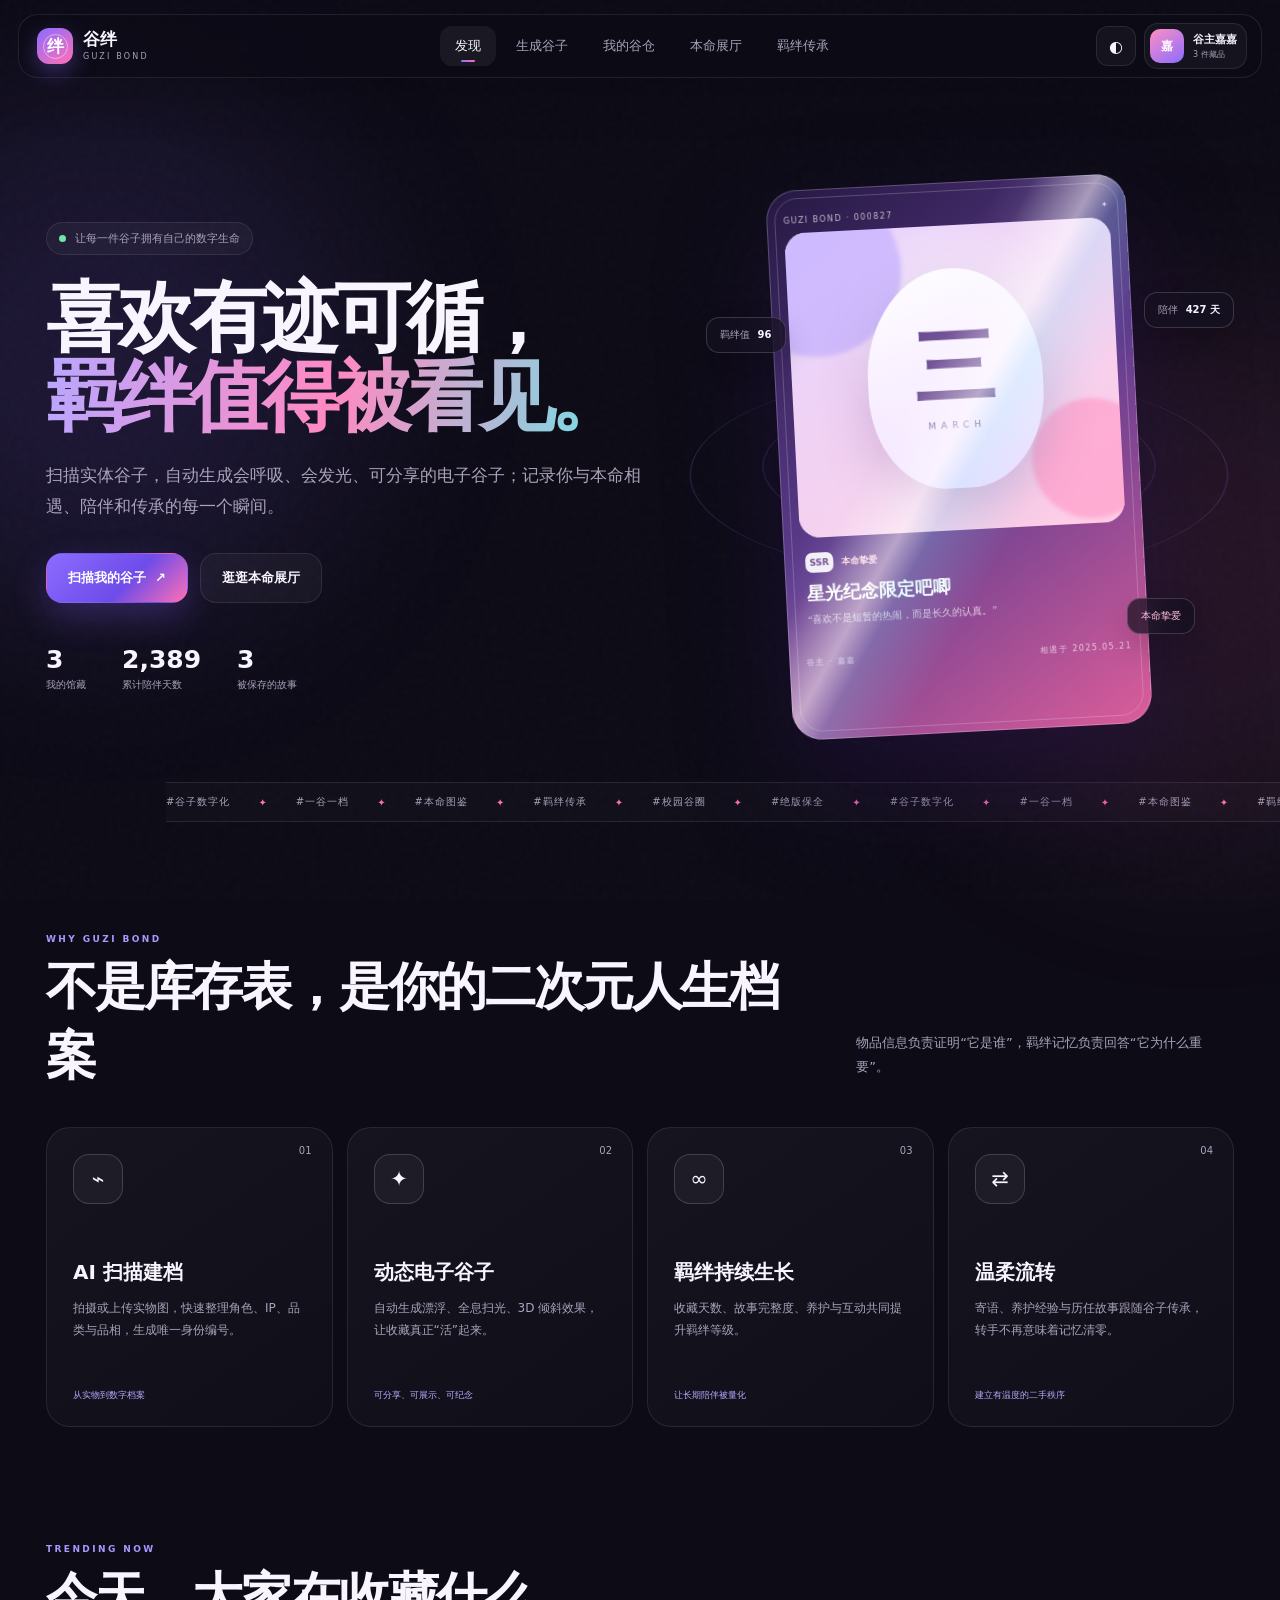
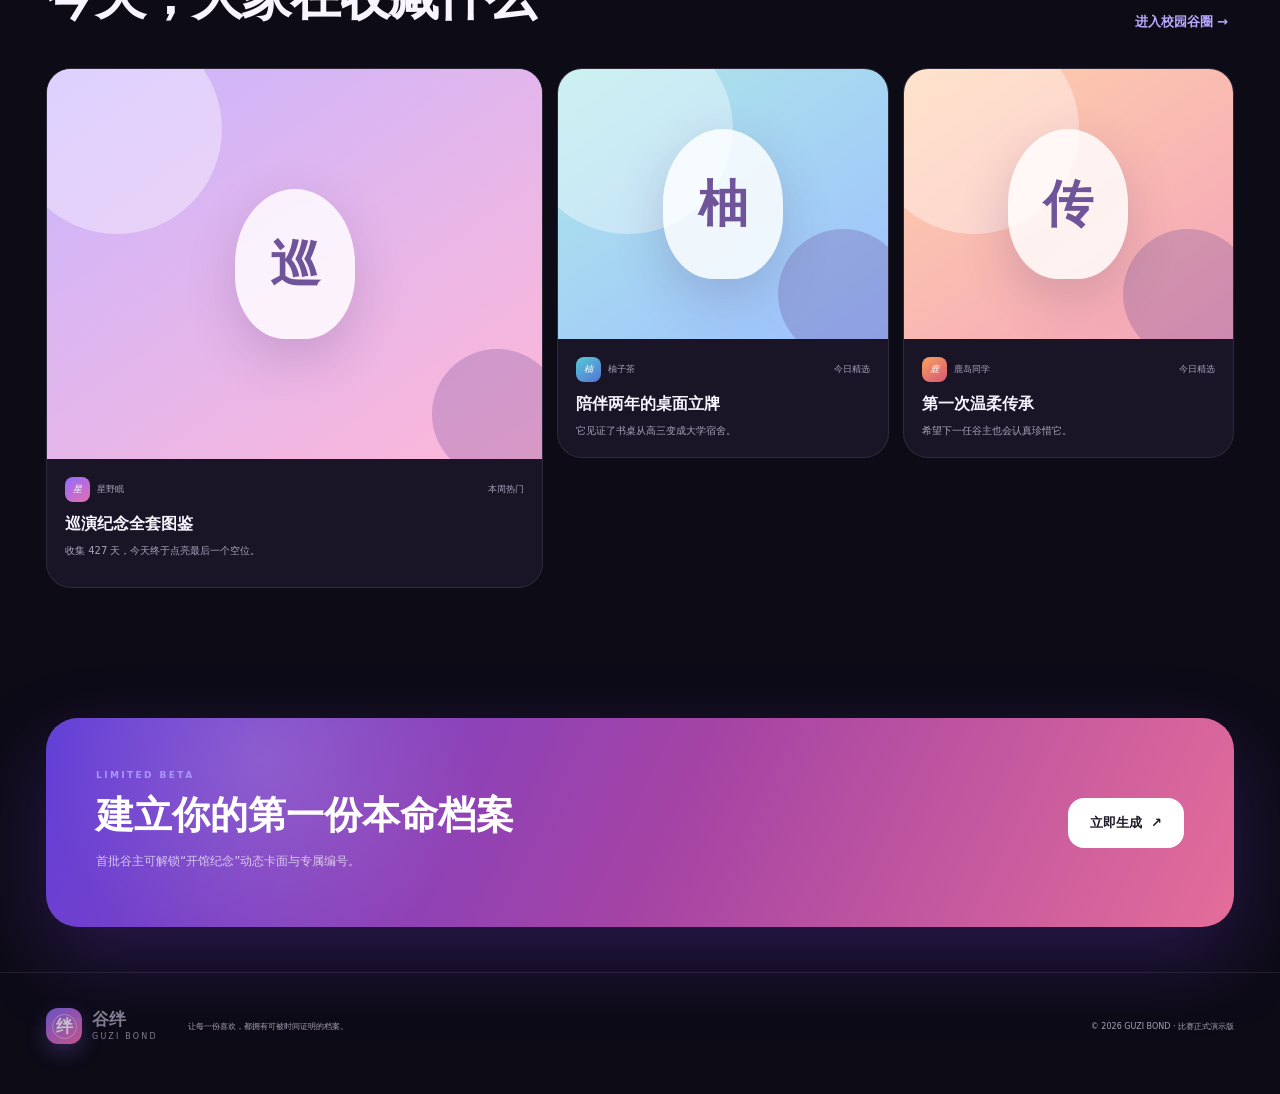
==== index.html @ ec593833 "V1" ====
<!doctype html>
<html lang="zh-CN">
<head>
  <meta charset="utf-8">
  <meta name="viewport" content="width=device-width,initial-scale=1,viewport-fit=cover">
  <meta name="theme-color" content="#0d0b16">
  <meta name="description" content="谷绊 GUZI BOND——为每一件谷子保存故事、陪伴与流转记忆。">
  <title>谷绊 GUZI BOND｜谷主羁绊档案系统</title>
  <link rel="manifest" href="manifest.webmanifest">
  <link rel="stylesheet" href="styles.css">
</head>
<body>
  <div class="noise" aria-hidden="true"></div>
  <div class="aurora aurora-a" aria-hidden="true"></div>
  <div class="aurora aurora-b" aria-hidden="true"></div>

  <header class="topbar">
    <button class="brand" data-route="discover" aria-label="返回发现页">
      <span class="brand-symbol"><i></i><b>绊</b></span>
      <span class="brand-copy"><strong>谷绊</strong><small>GUZI BOND</small></span>
    </button>
    <nav class="desktop-nav" aria-label="主导航">
      <button class="nav-item active" data-route="discover"><span>发现</span></button>
      <button class="nav-item" data-route="create"><span>生成谷子</span></button>
      <button class="nav-item" data-route="vault"><span>我的谷仓</span></button>
      <button class="nav-item" data-route="museum"><span>本命展厅</span></button>
      <button class="nav-item" data-route="inherit"><span>羁绊传承</span></button>
    </nav>
    <div class="top-actions">
      <button class="icon-button" id="themeToggle" aria-label="切换明暗模式" title="切换明暗模式">
        <span>◐</span>
      </button>
      <button class="profile-pill" data-route="profile">
        <span class="profile-avatar">嘉</span>
        <span><strong>谷主嘉嘉</strong><small id="profileCount">3 件藏品</small></span>
      </button>
    </div>
  </header>

  <main class="app-shell">
    <section class="screen active" id="discover" data-screen>
      <div class="hero-grid">
        <div class="hero-copy reveal">
          <div class="status-chip"><span class="pulse"></span>让每一件谷子拥有自己的数字生命</div>
          <h1>喜欢有迹可循，<br><em>羁绊值得被看见。</em></h1>
          <p>扫描实体谷子，自动生成会呼吸、会发光、可分享的电子谷子；记录你与本命相遇、陪伴和传承的每一个瞬间。</p>
          <div class="hero-buttons">
            <button class="button primary xl" data-route="create">扫描我的谷子 <span>↗</span></button>
            <button class="button ghost xl" data-route="museum">逛逛本命展厅</button>
          </div>
          <div class="hero-metrics">
            <div><strong id="heroArchiveCount">3</strong><span>我的馆藏</span></div>
            <div><strong id="heroBondDays">1,248</strong><span>累计陪伴天数</span></div>
            <div><strong id="heroStoryCount">3</strong><span>被保存的故事</span></div>
          </div>
        </div>

        <div class="hero-stage reveal delay-1" id="heroStage">
          <div class="stage-ring ring-one"></div>
          <div class="stage-ring ring-two"></div>
          <div class="float-chip chip-one">羁绊值 <b>96</b></div>
          <div class="float-chip chip-two">陪伴 <b>427 天</b></div>
          <div class="float-chip chip-three">本命挚爱</div>
          <article class="bond-card hero-card theme-nebula" data-tilt>
            <div class="holo"></div>
            <div class="card-head"><span>GUZI BOND · 000827</span><span>✦</span></div>
            <div class="card-visual sample-art art-march">
              <span class="art-orb orb-1"></span><span class="art-orb orb-2"></span>
              <div class="character-mark"><span>三</span><small>MARCH</small></div>
            </div>
            <div class="card-content">
              <div class="rarity-line"><span>SSR</span><b>本命挚爱</b></div>
              <h3>星光纪念限定吧唧</h3>
              <p>“喜欢不是短暂的热闹，而是长久的认真。”</p>
            </div>
            <div class="card-foot"><span>谷主 · 嘉嘉</span><span>相遇于 2025.05.21</span></div>
          </article>
        </div>
      </div>

      <div class="ticker" aria-label="热门标签">
        <div class="ticker-track">
          <span>#谷子数字化</span><i>✦</i><span>#一谷一档</span><i>✦</i><span>#本命图鉴</span><i>✦</i><span>#羁绊传承</span><i>✦</i><span>#校园谷圈</span><i>✦</i><span>#绝版保全</span><i>✦</i>
          <span>#谷子数字化</span><i>✦</i><span>#一谷一档</span><i>✦</i><span>#本命图鉴</span><i>✦</i><span>#羁绊传承</span><i>✦</i><span>#校园谷圈</span><i>✦</i><span>#绝版保全</span><i>✦</i>
        </div>
      </div>

      <section class="content-section">
        <div class="section-heading reveal">
          <div><span class="kicker">WHY GUZI BOND</span><h2>不是库存表，是你的二次元人生档案</h2></div>
          <p>物品信息负责证明“它是谁”，羁绊记忆负责回答“它为什么重要”。</p>
        </div>
        <div class="value-grid">
          <article class="value-card reveal"><span class="value-index">01</span><div class="value-icon">⌁</div><h3>AI 扫描建档</h3><p>拍摄或上传实物图，快速整理角色、IP、品类与品相，生成唯一身份编号。</p><small>从实物到数字档案</small></article>
          <article class="value-card reveal delay-1"><span class="value-index">02</span><div class="value-icon">✦</div><h3>动态电子谷子</h3><p>自动生成漂浮、全息扫光、3D 倾斜效果，让收藏真正“活”起来。</p><small>可分享、可展示、可纪念</small></article>
          <article class="value-card reveal delay-2"><span class="value-index">03</span><div class="value-icon">∞</div><h3>羁绊持续生长</h3><p>收藏天数、故事完整度、养护与互动共同提升羁绊等级。</p><small>让长期陪伴被量化</small></article>
          <article class="value-card reveal delay-3"><span class="value-index">04</span><div class="value-icon">⇄</div><h3>温柔流转</h3><p>寄语、养护经验与历任故事跟随谷子传承，转手不再意味着记忆清零。</p><small>建立有温度的二手秩序</small></article>
        </div>
      </section>

      <section class="content-section compact-section">
        <div class="section-heading reveal">
          <div><span class="kicker">TRENDING NOW</span><h2>今天，大家在收藏什么</h2></div>
          <button class="text-link" data-route="community">进入校园谷圈 <span>→</span></button>
        </div>
        <div class="trend-grid" id="trendGrid"></div>
      </section>

      <section class="launch-banner reveal">
        <div>
          <span class="kicker">LIMITED BETA</span>
          <h2>建立你的第一份本命档案</h2>
          <p>首批谷主可解锁“开馆纪念”动态卡面与专属编号。</p>
        </div>
        <button class="button light xl" data-route="create">立即生成 <span>↗</span></button>
      </section>
    </section>

    <section class="screen" id="create" data-screen>
      <div class="screen-title">
        <div><span class="kicker">DIGITAL GUZI LAB</span><h1>生成你的动态电子谷子</h1><p>上传实拍图，建立物资档案与羁绊档案，约 1 分钟完成。</p></div>
        <div class="step-status"><b id="stepNumber">01</b><span>共 3 步</span></div>
      </div>

      <div class="creator-shell">
        <div class="creator-main panel">
          <div class="stepper">
            <button class="step active" data-step="1"><span>1</span><b>扫描实物</b><small>上传或拍摄</small></button>
            <i></i>
            <button class="step" data-step="2"><span>2</span><b>建立档案</b><small>物资 + 故事</small></button>
            <i></i>
            <button class="step" data-step="3"><span>3</span><b>生成藏品</b><small>主题与分享</small></button>
          </div>

          <form id="creatorForm">
            <div class="step-pane active" data-step-pane="1">
              <div class="upload-grid">
                <label class="upload-zone" id="uploadZone">
                  <input type="file" id="imageInput" accept="image/*" hidden>
                  <div class="scan-corners"><i></i><i></i><i></i><i></i></div>
                  <img id="uploadPreview" alt="谷子图片预览">
                  <div class="upload-placeholder" id="uploadPlaceholder">
                    <div class="camera-mark">⌗</div>
                    <h3>上传一张谷子正面照</h3>
                    <p>建议使用干净背景，保持光线均匀</p>
                    <span>JPG / PNG / WEBP · 最大 8 MB</span>
                  </div>
                  <div class="scan-line"></div>
                </label>
                <div class="scan-side">
                  <div class="scan-tip"><span>01</span><div><b>保持正面</b><small>尽量避免倾斜和反光</small></div></div>
                  <div class="scan-tip"><span>02</span><div><b>背景简洁</b><small>纯色桌面识别效果更好</small></div></div>
                  <div class="scan-tip"><span>03</span><div><b>完整入镜</b><small>不要裁切谷子边缘</small></div></div>
                  <button type="button" class="button soft full" id="demoScan">没有图片？体验智能扫描</button>
                </div>
              </div>
              <div class="pane-actions"><span></span><button type="button" class="button primary" data-next-step="2">下一步：建立档案 <span>→</span></button></div>
            </div>

            <div class="step-pane" data-step-pane="2">
              <div class="form-section">
                <div class="form-section-head"><span>物资档案</span><small>记录谷子的基础信息</small></div>
                <div class="form-grid">
                  <label class="field span-2"><span>谷子名称 *</span><input id="itemName" required maxlength="36" placeholder="例如：星光纪念限定吧唧"></label>
                  <label class="field"><span>所属作品 / IP *</span><input id="itemIP" required maxlength="30" placeholder="例如：崩坏：星穹铁道"></label>
                  <label class="field"><span>本命角色</span><input id="character" maxlength="24" placeholder="例如：三月七"></label>
                  <label class="field"><span>谷子类型</span><select id="itemType"><option>徽章 / 吧唧</option><option>亚克力立牌</option><option>色纸 / 明信片</option><option>挂件 / 钥匙扣</option><option>毛绒 / 玩偶</option><option>票根 / 特典</option><option>其他周边</option></select></label>
                  <label class="field"><span>当前品相</span><select id="condition"><option>全新未拆</option><option selected>近全新</option><option>轻微使用痕迹</option><option>陪伴感明显</option></select></label>
                  <label class="field"><span>购入日期</span><input type="date" id="buyDate"></label>
                  <label class="field"><span>购入价格</span><div class="prefix-input"><span>¥</span><input type="number" id="price" min="0" step="0.01" placeholder="59.00"></div></label>
                </div>
              </div>
              <div class="form-section story-section">
                <div class="form-section-head"><span>羁绊档案</span><small>这里决定它为什么独一无二</small></div>
                <label class="field"><span>你与它的故事 *</span><textarea id="story" required maxlength="260" placeholder="第一次见到它是什么时候？为什么决定把它带回家？它陪你经历了什么？"></textarea><small class="counter"><b id="storyCounter">0</b>/260</small></label>
                <div class="form-grid">
                  <label class="field"><span>本命感言</span><input id="quote" maxlength="64" placeholder="喜欢不是短暂的热闹，而是长久的认真。"></label>
                  <label class="field"><span>收藏标签</span><input id="tags" maxlength="50" placeholder="首发入手, 漫展回忆, 本命"></label>
                </div>
              </div>
              <div class="pane-actions"><button type="button" class="button ghost" data-prev-step="1">← 上一步</button><button type="button" class="button primary" data-next-step="3">下一步：生成藏品 <span>→</span></button></div>
            </div>

            <div class="step-pane" data-step-pane="3">
              <div class="theme-picker">
                <div class="form-section-head"><span>选择动态卡面</span><small>以后仍可在谷仓中更换</small></div>
                <div class="theme-options">
                  <button type="button" class="theme-option active" data-theme="nebula"><i class="theme-preview nebula"></i><b>星云紫</b><small>梦幻 / 本命感</small></button>
                  <button type="button" class="theme-option" data-theme="sakura"><i class="theme-preview sakura"></i><b>樱花粉</b><small>柔和 / 少女感</small></button>
                  <button type="button" class="theme-option" data-theme="aqua"><i class="theme-preview aqua"></i><b>海盐蓝</b><small>清透 / 未来感</small></button>
                  <button type="button" class="theme-option" data-theme="ember"><i class="theme-preview ember"></i><b>赤焰金</b><small>热烈 / 限定感</small></button>
                </div>
              </div>
              <div class="generation-summary">
                <div><span>预计羁绊等级</span><strong id="estimatedLevel">初心收藏</strong></div>
                <div><span>专属身份编号</span><strong id="estimatedCode">GB-NEW</strong></div>
                <div><span>动态效果</span><strong>漂浮 · 扫光 · 3D</strong></div>
              </div>
              <div class="pane-actions"><button type="button" class="button ghost" data-prev-step="2">← 上一步</button><button type="submit" class="button primary xl">生成并存入谷仓 <span>✦</span></button></div>
            </div>
          </form>
        </div>

        <aside class="live-preview panel">
          <div class="preview-top"><div><span>LIVE PREVIEW</span><small>移动鼠标查看 3D 光泽</small></div><span class="live-dot">LIVE</span></div>
          <div class="preview-stage" id="previewStage">
            <article class="bond-card preview-card theme-nebula" id="previewCard" data-tilt>
              <div class="holo"></div>
              <div class="card-head"><span id="previewCode">GUZI BOND · NEW</span><span>✦</span></div>
              <div class="card-visual" id="previewVisual"><div class="empty-art"><span>谷</span><small>等待扫描</small></div></div>
              <div class="card-content"><div class="rarity-line"><span id="previewRarity">R</span><b id="previewLevel">初心收藏</b></div><h3 id="previewName">你的专属电子谷子</h3><p id="previewQuote">“每一份喜欢，都值得被认真记录。”</p></div>
              <div class="card-foot"><span>谷主 · 嘉嘉</span><span id="previewDate">等待相遇</span></div>
            </article>
          </div>
          <div class="preview-features"><span>✦ 动态漂浮</span><span>◈ 全息扫光</span><span>⌁ 唯一编号</span><span>↗ 一键分享</span></div>
        </aside>
      </div>
    </section>

    <section class="screen" id="vault" data-screen>
      <div class="screen-title vault-heading">
        <div><span class="kicker">MY GUZI VAULT</span><h1>我的谷仓</h1><p>所有收藏、故事与陪伴，都在这里持续生长。</p></div>
        <button class="button primary" data-route="create">+ 新增谷子</button>
      </div>
      <div class="stats-row">
        <article><span>馆藏总数</span><strong id="statTotal">0</strong><small>件电子谷子</small></article>
        <article><span>累计收藏价值</span><strong id="statValue">¥0</strong><small>按录入价格计算</small></article>
        <article><span>累计陪伴</span><strong id="statDays">0</strong><small>天共同记忆</small></article>
        <article><span>最高羁绊</span><strong id="statLevel">待点亮</strong><small>继续记录可升级</small></article>
      </div>
      <div class="vault-toolbar panel">
        <div class="search-field"><span>⌕</span><input id="vaultSearch" placeholder="搜索名称、IP、角色或故事"></div>
        <select id="vaultType"><option value="all">全部品类</option><option>徽章 / 吧唧</option><option>亚克力立牌</option><option>色纸 / 明信片</option><option>挂件 / 钥匙扣</option><option>毛绒 / 玩偶</option><option>票根 / 特典</option><option>其他周边</option></select>
        <select id="vaultSort"><option value="new">最新入库</option><option value="bond">羁绊最高</option><option value="days">陪伴最久</option><option value="price">价格最高</option></select>
        <div class="view-switch"><button class="active" data-view="grid">▦</button><button data-view="list">☷</button></div>
      </div>
      <div class="vault-grid" id="vaultGrid"></div>
      <div class="empty-panel panel" id="vaultEmpty"><div class="empty-glyph">✦</div><h3>你的谷仓还没有藏品</h3><p>扫描第一件谷子，让它拥有自己的数字生命。</p><button class="button primary" data-route="create">生成第一件电子谷子</button></div>
    </section>

    <section class="screen museum-screen" id="museum" data-screen>
      <div class="museum-hero">
        <div><span class="kicker light">OSHI COLLECTION HALL</span><h1>嘉嘉的本命展厅</h1><p>这里收藏的不只是周边，也是我与本命共同走过的时间。</p></div>
        <div class="museum-actions"><button class="button glass-light" id="shareMuseum">分享展厅</button><button class="button light" data-route="create">+ 添加展品</button></div>
      </div>
      <div class="museum-meta"><span><b id="museumTotal">0</b> 件馆藏</span><i></i><span><b id="museumIPCount">0</b> 个作品</span><i></i><span>开馆于 2026.07</span></div>
      <div class="museum-wall" id="museumWall"></div>
      <div class="museum-empty" id="museumEmpty"><span>▦</span><h3>展厅正在等待第一件藏品</h3><p>从“生成电子谷子”开始建立你的本命图鉴。</p></div>
    </section>

    <section class="screen" id="inherit" data-screen>
      <div class="screen-title">
        <div><span class="kicker">BOND INHERITANCE</span><h1>谷子流转 · 羁绊传承</h1><p>实物可以换主人，但被认真珍惜过的记忆不该消失。</p></div>
        <span class="warm-chip">让每一次转手更有温度</span>
      </div>
      <div class="inherit-shell">
        <form class="inherit-form panel" id="inheritForm">
          <div class="form-section-head numbered"><b>01</b><div><span>选择即将流转的谷子</span><small>系统将生成可交付给下一任谷主的传承卡</small></div></div>
          <label class="field"><span>选择藏品</span><select id="inheritItem"><option value="">请选择谷仓中的藏品</option></select></label>
          <div class="form-section-head numbered"><b>02</b><div><span>写下你的传承寄语</span><small>分享收藏心得、养护经验和对下一任谷主的祝福</small></div></div>
          <label class="field"><span>给下一任谷主的话 *</span><textarea id="inheritMessage" required maxlength="180" placeholder="谢谢你愿意继续珍惜它。希望它也能陪你走过一段闪闪发光的日子……"></textarea></label>
          <label class="field"><span>养护手记</span><input id="careTip" maxlength="90" placeholder="例如：避免阳光直射，建议使用 58mm 保护套。"></label>
          <label class="check-line"><input type="checkbox" id="anonymous"><span>在公开传承卡上匿名显示前任谷主</span></label>
          <button class="button primary full xl" type="submit">生成羁绊传承卡 <span>→</span></button>
        </form>
        <aside class="pass-preview panel">
          <div class="pass-card" id="passCard">
            <div class="pass-ribbon">BOND PASS</div>
            <div class="pass-code" id="passCode">NO. ———</div>
            <div class="pass-image" id="passImage"><span>♡</span></div>
            <span class="pass-label">羁绊传承证明</span>
            <h2 id="passName">请选择一件谷子</h2>
            <blockquote id="passMessage">“被认真珍惜过的物品，会带着温度继续旅行。”</blockquote>
            <div class="pass-info"><span>前任谷主<b id="passOwner">嘉嘉</b></span><span>传承时间<b id="passDate">—</b></span></div>
            <div class="care-note"><span>养护手记</span><p id="passCare">等待填写</p></div>
            <div class="identity-code" id="identityCode" aria-label="身份码"></div>
            <small>身份码关联完整物资档案、羁绊故事与历任传承记录</small>
          </div>
          <button class="button ghost full" id="downloadPass" type="button">下载传承卡</button>
        </aside>
      </div>
    </section>

    <section class="screen" id="community" data-screen>
      <div class="screen-title">
        <div><span class="kicker">CAMPUS GUZI CIRCLE</span><h1>校园谷圈</h1><p>发现同校同好、晒出本命收藏，让每一份热爱都被回应。</p></div>
        <button class="button primary" id="publishMock">发布我的谷子</button>
      </div>
      <div class="community-layout">
        <div class="community-feed" id="communityFeed"></div>
        <aside class="community-side">
          <div class="panel side-card"><span class="kicker">HOT TOPICS</span><h3>本周热门话题</h3><div class="topic-list"><button>#漫展战利品 <b>2.8k</b></button><button>#我的镇柜之宝 <b>1.9k</b></button><button>#绝版谷寻亲 <b>1.2k</b></button><button>#本命生日阵 <b>986</b></button></div></div>
          <div class="panel side-card"><span class="kicker">CAMPUS RANK</span><h3>校园收藏力榜</h3><ol class="rank-list"><li><i>1</i><span class="mini-avatar a1">星</span><div><b>星野眠</b><small>羁绊值 9,842</small></div></li><li><i>2</i><span class="mini-avatar a2">柚</span><div><b>柚子茶</b><small>羁绊值 8,716</small></div></li><li><i>3</i><span class="mini-avatar a3">鹿</span><div><b>鹿岛同学</b><small>羁绊值 7,990</small></div></li></ol></div>
        </aside>
      </div>
    </section>

    <section class="screen" id="profile" data-screen>
      <div class="profile-cover">
        <div class="profile-large-avatar">嘉</div>
        <div><span class="kicker light">GUZI OWNER PROFILE</span><h1>谷主嘉嘉</h1><p>“把喜欢变成一件可以被时间证明的事。”</p></div>
        <button class="button glass-light" id="editProfile">编辑主页</button>
      </div>
      <div class="profile-body">
        <div class="profile-stat-card"><span><b id="profileStatItems">0</b>馆藏</span><span><b id="profileStatDays">0</b>陪伴天数</span><span><b id="profileStatIPs">0</b>本命作品</span><span><b>96</b>最高羁绊</span></div>
        <div class="profile-grid">
          <section class="panel profile-section"><div class="mini-heading"><div><span class="kicker">BOND TIMELINE</span><h2>羁绊时间线</h2></div></div><div class="timeline" id="profileTimeline"></div></section>
          <aside class="panel profile-section"><div class="mini-heading"><div><span class="kicker">BADGES</span><h2>谷主勋章</h2></div></div><div class="badge-grid"><div><span>✦</span><b>开馆谷主</b><small>完成首件建档</small></div><div><span>∞</span><b>长情收藏家</b><small>累计陪伴 365 天</small></div><div class="locked"><span>◇</span><b>传承见证者</b><small>完成 3 次温柔流转</small></div><div class="locked"><span>♕</span><b>绝版守护者</b><small>收录 5 件绝版谷</small></div></div></aside>
        </div>
      </div>
    </section>
  </main>

  <nav class="mobile-nav" aria-label="移动端导航">
    <button class="active" data-route="discover"><span>⌂</span><small>发现</small></button>
    <button data-route="vault"><span>▦</span><small>谷仓</small></button>
    <button class="mobile-create" data-route="create"><span>＋</span></button>
    <button data-route="museum"><span>◇</span><small>展厅</small></button>
    <button data-route="profile"><span>○</span><small>我的</small></button>
  </nav>

  <div class="modal" id="detailModal" aria-hidden="true">
    <div class="modal-backdrop" data-close-modal></div>
    <div class="modal-panel">
      <button class="modal-close" data-close-modal>×</button>
      <div id="detailContent"></div>
    </div>
  </div>

  <div class="modal" id="shareModal" aria-hidden="true">
    <div class="modal-backdrop" data-close-share></div>
    <div class="share-panel">
      <button class="modal-close" data-close-share>×</button>
      <div class="share-copy"><span class="kicker">SHARE YOUR BOND</span><h2>分享你的羁绊</h2><p>生成适合朋友圈、小红书和社群传播的纪念海报。</p></div>
      <canvas id="shareCanvas" width="900" height="1200"></canvas>
      <div class="share-actions"><button class="button ghost" id="copyShareText">复制分享文案</button><button class="button primary" id="downloadPoster">下载纪念海报</button></div>
    </div>
  </div>

  <div class="success-modal" id="successModal" aria-hidden="true">
    <div class="success-burst"><i></i><i></i><i></i><i></i><i></i></div>
    <div class="success-card">
      <span class="success-icon">✦</span>
      <small>GENERATION COMPLETE</small>
      <h2>你的电子谷子已诞生</h2>
      <p>它已经拥有唯一编号、动态卡面和专属羁绊档案。</p>
      <div class="success-actions"><button class="button ghost" id="successShare">生成分享海报</button><button class="button primary" id="successVault">查看我的谷仓</button></div>
    </div>
  </div>

  <div class="toast" id="toast"><span>✓</span><p>操作成功</p></div>

  <footer class="footer">
    <div class="brand footer-brand"><span class="brand-symbol"><i></i><b>绊</b></span><span class="brand-copy"><strong>谷绊</strong><small>GUZI BOND</small></span></div>
    <p>让每一份喜欢，都拥有可被时间证明的档案。</p>
    <span>© 2026 GUZI BOND · 比赛正式演示版</span>
  </footer>

  <script src="app.js"></script>
</body>
</html>
---- styles.css ----
:root{
  --bg:#0d0b16;--bg-2:#151121;--panel:rgba(25,21,39,.78);--panel-solid:#191527;--panel-light:#221d33;
  --text:#f8f5ff;--muted:#aaa2ba;--line:rgba(255,255,255,.09);--line-strong:rgba(255,255,255,.16);
  --accent:#8b6cff;--accent-2:#ff6fb5;--accent-3:#55d9df;--warm:#ffbd6a;--success:#72e3a6;
  --shadow:0 24px 80px rgba(0,0,0,.34);--radius:28px;--header:78px;
  color-scheme:dark;font-family:Inter,"PingFang SC","Microsoft YaHei",system-ui,-apple-system,sans-serif;
}
body.light{
  --bg:#f6f3fb;--bg-2:#ede8f5;--panel:rgba(255,255,255,.82);--panel-solid:#fff;--panel-light:#f5f0fb;
  --text:#1d1828;--muted:#726b7e;--line:rgba(39,28,56,.09);--line-strong:rgba(39,28,56,.15);
  --shadow:0 24px 70px rgba(71,54,92,.13);color-scheme:light;
}
*{box-sizing:border-box}html{scroll-behavior:smooth}body{margin:0;min-height:100vh;background:var(--bg);color:var(--text);overflow-x:hidden;transition:background .35s,color .35s}
button,input,textarea,select{font:inherit}button{color:inherit;cursor:pointer}img{max-width:100%;display:block}a{color:inherit}.noise{position:fixed;inset:0;pointer-events:none;opacity:.028;z-index:-1;background-image:url("data:image/svg+xml,%3Csvg viewBox='0 0 180 180' xmlns='http://www.w3.org/2000/svg'%3E%3Cfilter id='n'%3E%3CfeTurbulence type='fractalNoise' baseFrequency='.8' numOctaves='4' stitchTiles='stitch'/%3E%3C/filter%3E%3Crect width='100%25' height='100%25' filter='url(%23n)' opacity='.8'/%3E%3C/svg%3E")}.aurora{position:fixed;width:520px;height:520px;border-radius:50%;filter:blur(100px);opacity:.13;pointer-events:none;z-index:-2}.aurora-a{background:var(--accent);left:-160px;top:100px}.aurora-b{background:var(--accent-2);right:-180px;top:35%;opacity:.1}
.topbar{position:fixed;z-index:50;left:18px;right:18px;top:14px;height:64px;display:grid;grid-template-columns:240px 1fr 240px;align-items:center;padding:0 14px 0 18px;border:1px solid var(--line);background:rgba(13,11,22,.76);backdrop-filter:blur(24px);border-radius:20px;box-shadow:0 15px 50px rgba(0,0,0,.16)}body.light .topbar{background:rgba(255,255,255,.78)}
.brand{display:flex;align-items:center;gap:10px;background:none;border:0;padding:0;text-align:left}.brand-symbol{position:relative;width:36px;height:36px;display:grid;place-items:center;border-radius:12px;background:linear-gradient(145deg,var(--accent),var(--accent-2));box-shadow:0 8px 22px rgba(139,108,255,.35);overflow:hidden}.brand-symbol i{position:absolute;width:25px;height:25px;border:1px solid rgba(255,255,255,.45);border-radius:50%}.brand-symbol b{position:relative;color:#fff;font-size:17px}.brand-copy{display:flex;flex-direction:column}.brand-copy strong{font-size:17px;line-height:1}.brand-copy small{margin-top:4px;font-size:8px;letter-spacing:2.2px;color:var(--muted)}
.desktop-nav{display:flex;justify-content:center;gap:5px}.nav-item{position:relative;border:0;background:transparent;padding:11px 15px;border-radius:12px;color:var(--muted);font-size:13px}.nav-item:hover,.nav-item.active{color:var(--text);background:rgba(255,255,255,.06)}body.light .nav-item:hover,body.light .nav-item.active{background:rgba(82,54,112,.06)}.nav-item.active:after{content:"";position:absolute;left:50%;bottom:4px;width:14px;height:2px;border-radius:2px;background:linear-gradient(90deg,var(--accent),var(--accent-2));transform:translateX(-50%)}
.top-actions{display:flex;justify-content:flex-end;align-items:center;gap:8px}.icon-button{width:40px;height:40px;border:1px solid var(--line);background:rgba(255,255,255,.04);border-radius:12px}.profile-pill{display:flex;align-items:center;gap:9px;padding:5px 9px 5px 5px;border:1px solid var(--line);background:rgba(255,255,255,.04);border-radius:14px;text-align:left}.profile-avatar{width:34px;height:34px;display:grid;place-items:center;border-radius:10px;background:linear-gradient(145deg,#ff8fc3,#8b6cff);font-size:12px;font-weight:800;color:#fff}.profile-pill>span:last-child{display:flex;flex-direction:column}.profile-pill strong{font-size:11px}.profile-pill small{font-size:8px;color:var(--muted);margin-top:2px}
.app-shell{min-height:100vh;padding-top:var(--header)}.screen{display:none;animation:screenIn .42s ease both}.screen.active{display:block}@keyframes screenIn{from{opacity:0;transform:translateY(8px)}to{opacity:1;transform:none}}
#discover{max-width:1500px;margin:0 auto;padding:54px 46px 0}.hero-grid{min-height:650px;display:grid;grid-template-columns:1.05fr .95fr;align-items:center;gap:30px}.status-chip{display:inline-flex;align-items:center;gap:9px;padding:8px 12px;border:1px solid var(--line);background:rgba(255,255,255,.035);border-radius:999px;font-size:11px;color:var(--muted)}.pulse{width:7px;height:7px;border-radius:50%;background:var(--success);box-shadow:0 0 0 0 rgba(114,227,166,.45);animation:pulse 2s infinite}@keyframes pulse{70%{box-shadow:0 0 0 8px rgba(114,227,166,0)}100%{box-shadow:0 0 0 0 rgba(114,227,166,0)}}
.hero-copy h1{font-size:clamp(52px,6vw,92px);line-height:1.02;letter-spacing:-5px;margin:24px 0 24px;max-width:820px}.hero-copy h1 em{font-style:normal;background:linear-gradient(100deg,#b9a7ff 0%,#ff89c2 50%,#6ee3e6 100%);-webkit-background-clip:text;background-clip:text;color:transparent}.hero-copy>p{max-width:690px;font-size:17px;line-height:1.85;color:var(--muted);margin:0}.hero-buttons{display:flex;gap:12px;margin-top:30px}.button{border:1px solid transparent;border-radius:14px;padding:12px 17px;font-weight:700;font-size:13px;transition:.25s;display:inline-flex;justify-content:center;align-items:center;gap:9px}.button:hover{transform:translateY(-2px)}.button.primary{background:linear-gradient(135deg,var(--accent),#6e4ce9 58%,var(--accent-2));color:#fff;box-shadow:0 14px 34px rgba(124,88,238,.28)}.button.ghost{background:rgba(255,255,255,.04);border-color:var(--line);color:var(--text)}.button.soft{background:rgba(139,108,255,.11);border-color:rgba(139,108,255,.2);color:#c2b5ff}.button.light{background:#fff;color:#20182b}.button.glass-light{background:rgba(255,255,255,.08);color:#fff;border-color:rgba(255,255,255,.16);backdrop-filter:blur(12px)}.button.xl{padding:15px 21px;border-radius:16px}.button.full{width:100%}.text-link{border:0;background:transparent;color:#baaaff;font-size:13px;font-weight:700}.hero-metrics{display:flex;gap:36px;margin-top:42px}.hero-metrics div{display:flex;flex-direction:column}.hero-metrics strong{font-size:25px}.hero-metrics span{font-size:10px;color:var(--muted);margin-top:4px}
.hero-stage{position:relative;min-height:610px;display:grid;place-items:center;perspective:1400px}.stage-ring{position:absolute;border:1px solid rgba(151,121,255,.24);border-radius:50%;transform:rotateX(68deg);animation:ringFloat 7s ease-in-out infinite}.ring-one{width:530px;height:530px}.ring-two{width:390px;height:390px;animation-delay:-2s}@keyframes ringFloat{50%{transform:rotateX(68deg) rotateZ(6deg) scale(1.03);opacity:.6}}.float-chip{position:absolute;z-index:3;padding:10px 13px;border:1px solid var(--line-strong);background:rgba(21,17,33,.72);backdrop-filter:blur(16px);border-radius:13px;font-size:10px;color:var(--muted);box-shadow:0 12px 30px rgba(0,0,0,.18);animation:floatChip 4s ease-in-out infinite}.float-chip b{color:var(--text);margin-left:4px}.chip-one{left:4%;top:27%}.chip-two{right:0;top:23%;animation-delay:-1.2s}.chip-three{right:7%;bottom:21%;animation-delay:-2.3s;color:#ffc0dd}@keyframes floatChip{50%{transform:translateY(-10px)}}
.bond-card{position:relative;width:340px;height:520px;padding:17px;border-radius:30px;overflow:hidden;transform-style:preserve-3d;background:linear-gradient(145deg,#32235c,#7c55aa 48%,#e45f9c);box-shadow:0 45px 100px rgba(36,19,67,.55),inset 0 0 0 1px rgba(255,255,255,.22);transition:transform .14s ease-out;background-size:160% 160%;animation:cardFloat 5s ease-in-out infinite,gradientMove 9s ease infinite}.bond-card:before{content:"";position:absolute;inset:8px;border:1px solid rgba(255,255,255,.2);border-radius:23px;pointer-events:none}.theme-nebula{background:linear-gradient(145deg,#251842,#5f3d8f 50%,#dc5d9a)}.theme-sakura{background:linear-gradient(145deg,#5a2e4a,#c95c8d 50%,#ffb0bf)}.theme-aqua{background:linear-gradient(145deg,#133b52,#197994 50%,#55d9df)}.theme-ember{background:linear-gradient(145deg,#49231a,#a74a32 50%,#f5b75f)}@keyframes cardFloat{50%{translate:0 -8px}}@keyframes gradientMove{50%{background-position:100% 50%}}.holo{position:absolute;inset:-80%;background:linear-gradient(112deg,transparent 43%,rgba(255,255,255,.05) 45%,rgba(255,255,255,.52) 49%,rgba(140,235,255,.22) 51%,transparent 56%);transform:rotate(10deg);animation:holoSweep 4.8s linear infinite;pointer-events:none;z-index:5}@keyframes holoSweep{from{translate:-28% 0}to{translate:28% 0}}.card-head,.card-foot{position:relative;z-index:2;display:flex;justify-content:space-between;align-items:center;color:rgba(255,255,255,.7);font-size:8px;letter-spacing:1.4px}.card-head{height:26px}.card-visual{position:relative;z-index:1;height:305px;border-radius:21px;overflow:hidden;background:linear-gradient(145deg,rgba(255,255,255,.92),rgba(241,228,255,.78));box-shadow:inset 0 0 30px rgba(69,38,101,.18);display:grid;place-items:center}.card-visual img{width:100%;height:100%;object-fit:contain}.sample-art:before{content:"";position:absolute;inset:0;background:radial-gradient(circle at 50% 35%,rgba(255,255,255,.8),transparent 45%),linear-gradient(145deg,#e6d6ff,#ffcde4)}.art-orb{position:absolute;border-radius:50%;filter:blur(2px);opacity:.7}.orb-1{width:170px;height:170px;background:#c4b0ff;left:-55px;top:-45px}.orb-2{width:120px;height:120px;background:#ff9ecb;right:-30px;bottom:5px}.character-mark{position:relative;z-index:2;width:175px;height:220px;border-radius:50% 50% 44% 44%;background:linear-gradient(160deg,#fff,#f0dcff);box-shadow:0 18px 50px rgba(105,70,142,.25);display:flex;flex-direction:column;align-items:center;justify-content:center;color:#6b4a91}.character-mark span{font-weight:900;font-size:82px;line-height:1}.character-mark small{letter-spacing:5px;font-size:9px;margin-top:12px}.card-content{position:relative;z-index:2;padding:15px 4px 12px;color:#fff}.rarity-line{display:flex;align-items:center;gap:8px}.rarity-line span{display:inline-grid;place-items:center;min-width:28px;height:20px;border-radius:7px;background:rgba(255,255,255,.92);color:#6e478d;font-size:9px;font-weight:900}.rarity-line b{font-size:9px;color:#ffd4e7}.card-content h3{font-size:18px;margin:9px 0 6px}.card-content p{font-family:"Songti SC",serif;font-size:10px;line-height:1.65;color:rgba(255,255,255,.74);margin:0;height:33px;overflow:hidden}.hero-card{width:360px;height:550px;transform:rotate(-3deg)}
.ticker{width:calc(100vw - 20px);margin-left:calc((1500px - 100vw)/2 + 10px);overflow:hidden;border-top:1px solid var(--line);border-bottom:1px solid var(--line);padding:12px 0;background:rgba(255,255,255,.018)}.ticker-track{display:flex;width:max-content;align-items:center;gap:28px;animation:ticker 28s linear infinite;color:var(--muted);font-size:10px;letter-spacing:1px}.ticker-track i{font-style:normal;color:var(--accent-2)}@keyframes ticker{to{transform:translateX(-50%)}}
.content-section{padding:105px 0 20px}.compact-section{padding-top:90px}.section-heading{display:flex;justify-content:space-between;align-items:end;gap:30px;margin-bottom:36px}.section-heading h2,.screen-title h1{font-size:clamp(34px,4vw,55px);letter-spacing:-2.2px;margin:7px 0 0}.section-heading>p{max-width:430px;color:var(--muted);font-size:13px;line-height:1.8}.kicker{font-size:9px;letter-spacing:2.4px;color:#a998ff;font-weight:800}.kicker.light{color:#ffcae2}.value-grid{display:grid;grid-template-columns:repeat(4,1fr);gap:14px}.value-card{position:relative;min-height:300px;padding:26px;border:1px solid var(--line);background:linear-gradient(145deg,rgba(255,255,255,.04),rgba(255,255,255,.015));border-radius:24px;overflow:hidden;transition:.3s}.value-card:hover{transform:translateY(-7px);border-color:rgba(139,108,255,.3);background:linear-gradient(145deg,rgba(139,108,255,.09),rgba(255,111,181,.035))}.value-index{position:absolute;right:20px;top:17px;font-size:10px;color:var(--muted)}.value-icon{width:50px;height:50px;border:1px solid var(--line-strong);display:grid;place-items:center;border-radius:16px;background:rgba(255,255,255,.04);font-size:21px}.value-card h3{font-size:20px;margin:55px 0 10px}.value-card p{font-size:12px;color:var(--muted);line-height:1.8}.value-card small{position:absolute;bottom:24px;left:26px;font-size:9px;color:#b8aaff}.trend-grid{display:grid;grid-template-columns:1.2fr .8fr .8fr;gap:14px}.trend-card{position:relative;min-height:390px;border-radius:25px;overflow:hidden;background:var(--panel-solid);border:1px solid var(--line);cursor:pointer;transition:.3s}.trend-card:hover{transform:translateY(-6px)}.trend-card:first-child{grid-row:span 2;min-height:520px}.trend-art{height:270px;position:relative;overflow:hidden;background:linear-gradient(145deg,#ccbaff,#ffb9d7)}.trend-card:first-child .trend-art{height:390px}.trend-art img{width:100%;height:100%;object-fit:cover}.abstract-art{width:100%;height:100%;display:grid;place-items:center;position:relative;overflow:hidden}.abstract-art:before,.abstract-art:after{content:"";position:absolute;border-radius:50%}.abstract-art:before{width:210px;height:210px;background:rgba(255,255,255,.38);left:-35px;top:-45px}.abstract-art:after{width:130px;height:130px;background:rgba(98,60,142,.25);right:-20px;bottom:-20px}.abstract-art b{position:relative;z-index:2;width:120px;height:150px;border-radius:50% 50% 42% 42%;display:grid;place-items:center;background:rgba(255,255,255,.82);font-size:50px;color:#70549a;box-shadow:0 18px 50px rgba(75,47,104,.2)}.trend-body{padding:18px}.trend-user{display:flex;align-items:center;justify-content:space-between;color:var(--muted);font-size:9px}.trend-user span:first-child{display:flex;align-items:center;gap:7px}.mini-avatar{width:25px;height:25px;border-radius:8px;display:inline-grid;place-items:center;color:#fff;font-size:9px}.a1{background:linear-gradient(145deg,#916dff,#e56daf)}.a2{background:linear-gradient(145deg,#54cbd5,#5573d5)}.a3{background:linear-gradient(145deg,#f9a25e,#d75675)}.trend-body h3{font-size:16px;margin:12px 0 7px}.trend-body p{font-size:10px;color:var(--muted);line-height:1.7;margin:0}.trend-like{position:absolute;right:14px;top:14px;border:1px solid rgba(255,255,255,.22);background:rgba(18,13,27,.38);color:#fff;border-radius:999px;padding:7px 10px;font-size:9px;backdrop-filter:blur(10px)}.launch-banner{margin:110px 0 45px;padding:45px 50px;display:flex;justify-content:space-between;align-items:center;border-radius:32px;background:radial-gradient(circle at 18% 20%,rgba(255,255,255,.15),transparent 22%),linear-gradient(115deg,#623fd8,#a443a5 52%,#e46d99);box-shadow:0 30px 80px rgba(95,53,187,.32);color:#fff}.launch-banner h2{font-size:38px;margin:8px 0}.launch-banner p{color:rgba(255,255,255,.7);font-size:12px}
.screen:not(#discover):not(#museum){max-width:1450px;margin:0 auto;padding:70px 46px 100px}.screen-title{display:flex;justify-content:space-between;align-items:end;margin-bottom:34px}.screen-title p{color:var(--muted);font-size:13px;margin:10px 0 0}.step-status{display:flex;align-items:baseline;gap:8px}.step-status b{font-size:42px;color:#ad9cff}.step-status span{font-size:10px;color:var(--muted)}.panel{background:var(--panel);border:1px solid var(--line);border-radius:var(--radius);backdrop-filter:blur(20px);box-shadow:var(--shadow)}
.creator-shell{display:grid;grid-template-columns:minmax(0,1.12fr) minmax(390px,.72fr);gap:18px;align-items:start}.creator-main{padding:26px}.stepper{display:grid;grid-template-columns:1fr 42px 1fr 42px 1fr;align-items:center;padding-bottom:24px;border-bottom:1px solid var(--line);margin-bottom:26px}.stepper>i{height:1px;background:var(--line-strong)}.step{display:grid;grid-template-columns:38px 1fr;grid-template-rows:1fr 1fr;column-gap:10px;text-align:left;border:0;background:none;color:var(--muted);padding:0}.step>span{grid-row:1/3;width:38px;height:38px;border:1px solid var(--line-strong);border-radius:12px;display:grid;place-items:center;font-size:11px}.step b{font-size:11px;align-self:end}.step small{font-size:8px;align-self:start;margin-top:2px}.step.active{color:var(--text)}.step.active>span{background:linear-gradient(145deg,var(--accent),var(--accent-2));color:#fff;border-color:transparent;box-shadow:0 8px 22px rgba(139,108,255,.25)}.step-pane{display:none}.step-pane.active{display:block;animation:screenIn .35s ease}.upload-grid{display:grid;grid-template-columns:1fr 250px;gap:18px}.upload-zone{position:relative;min-height:430px;border:1px dashed rgba(166,143,255,.38);border-radius:22px;background:radial-gradient(circle at 50% 50%,rgba(139,108,255,.09),transparent 55%),rgba(255,255,255,.02);display:grid;place-items:center;overflow:hidden;cursor:pointer}.upload-zone:hover{border-color:#a994ff}.upload-zone img{display:none;width:100%;height:100%;object-fit:contain;position:absolute;inset:0}.upload-placeholder{text-align:center;padding:30px}.camera-mark{width:66px;height:66px;border-radius:22px;margin:0 auto 18px;display:grid;place-items:center;font-size:30px;background:rgba(139,108,255,.12);border:1px solid rgba(139,108,255,.25);color:#b7a7ff}.upload-placeholder h3{margin:0 0 8px;font-size:17px}.upload-placeholder p{margin:0;color:var(--muted);font-size:11px}.upload-placeholder span{display:block;color:var(--muted);opacity:.55;font-size:8px;margin-top:12px}.scan-corners i{position:absolute;width:25px;height:25px;border-color:#ab96ff}.scan-corners i:nth-child(1){left:16px;top:16px;border-left:2px solid;border-top:2px solid}.scan-corners i:nth-child(2){right:16px;top:16px;border-right:2px solid;border-top:2px solid}.scan-corners i:nth-child(3){left:16px;bottom:16px;border-left:2px solid;border-bottom:2px solid}.scan-corners i:nth-child(4){right:16px;bottom:16px;border-right:2px solid;border-bottom:2px solid}.scan-line{display:none;position:absolute;left:10%;right:10%;height:2px;background:linear-gradient(90deg,transparent,#85f1ee,transparent);box-shadow:0 0 16px #55d9df;animation:scan 2s ease-in-out infinite}@keyframes scan{0%,100%{top:12%}50%{top:88%}}.upload-zone.scanning .scan-line{display:block}.scan-side{display:flex;flex-direction:column;gap:10px}.scan-tip{display:flex;gap:12px;padding:16px;border:1px solid var(--line);border-radius:16px;background:rgba(255,255,255,.025)}.scan-tip>span{font-size:9px;color:#a894ff}.scan-tip div{display:flex;flex-direction:column}.scan-tip b{font-size:11px}.scan-tip small{font-size:8px;color:var(--muted);margin-top:3px}.scan-side .button{margin-top:auto}.pane-actions{display:flex;justify-content:space-between;align-items:center;margin-top:24px;padding-top:20px;border-top:1px solid var(--line)}
.form-section{padding:4px 0 24px}.form-section+.form-section{border-top:1px solid var(--line);padding-top:24px}.form-section-head{display:flex;justify-content:space-between;align-items:center;margin-bottom:18px}.form-section-head>span{font-size:15px;font-weight:800}.form-section-head>small{font-size:9px;color:var(--muted)}.form-grid{display:grid;grid-template-columns:1fr 1fr;gap:14px}.field{display:flex;flex-direction:column;gap:7px;position:relative}.field>span{font-size:10px;color:var(--muted)}.field input,.field select,.field textarea,.search-field input,.vault-toolbar select{width:100%;border:1px solid var(--line);background:rgba(255,255,255,.035);color:var(--text);border-radius:13px;padding:12px 13px;outline:none;transition:.2s}.field input:focus,.field select:focus,.field textarea:focus,.search-field input:focus{border-color:rgba(139,108,255,.55);box-shadow:0 0 0 3px rgba(139,108,255,.08)}.field textarea{min-height:145px;resize:vertical;line-height:1.7}.field select option,.vault-toolbar select option{background:var(--panel-solid)}.span-2{grid-column:1/-1}.prefix-input{position:relative}.prefix-input>span{position:absolute;left:13px;top:12px;color:var(--muted)}.prefix-input input{padding-left:31px}.counter{position:absolute;right:12px;bottom:10px;color:var(--muted);font-size:8px}.story-section{margin-top:4px}.theme-options{display:grid;grid-template-columns:repeat(4,1fr);gap:11px}.theme-option{border:1px solid var(--line);background:rgba(255,255,255,.025);border-radius:15px;padding:9px;text-align:left}.theme-option:hover,.theme-option.active{border-color:#9c86ff;background:rgba(139,108,255,.09)}.theme-preview{height:90px;display:block;border-radius:11px;margin-bottom:10px}.theme-preview.nebula{background:linear-gradient(145deg,#251842,#5f3d8f 50%,#dc5d9a)}.theme-preview.sakura{background:linear-gradient(145deg,#5a2e4a,#c95c8d 50%,#ffb0bf)}.theme-preview.aqua{background:linear-gradient(145deg,#133b52,#197994 50%,#55d9df)}.theme-preview.ember{background:linear-gradient(145deg,#49231a,#a74a32 50%,#f5b75f)}.theme-option b{display:block;font-size:10px}.theme-option small{font-size:8px;color:var(--muted)}.generation-summary{display:grid;grid-template-columns:repeat(3,1fr);margin-top:22px;border:1px solid var(--line);border-radius:17px;overflow:hidden}.generation-summary div{padding:15px;border-right:1px solid var(--line)}.generation-summary div:last-child{border:0}.generation-summary span{display:block;font-size:8px;color:var(--muted)}.generation-summary strong{display:block;font-size:11px;margin-top:5px}.live-preview{position:sticky;top:96px;padding:20px}.preview-top{display:flex;justify-content:space-between;align-items:center}.preview-top>div{display:flex;flex-direction:column}.preview-top span{font-size:9px;letter-spacing:1.7px}.preview-top small{font-size:8px;color:var(--muted);margin-top:3px}.live-dot{padding:6px 8px;border-radius:999px;background:rgba(114,227,166,.11);color:var(--success);font-size:7px!important}.preview-stage{min-height:600px;display:grid;place-items:center;perspective:1300px;background:radial-gradient(circle at 50% 48%,rgba(139,108,255,.14),transparent 45%);overflow:hidden}.preview-card{width:325px;height:500px}.empty-art{display:flex;flex-direction:column;align-items:center;color:#8065a3}.empty-art span{font-size:80px;font-weight:900;opacity:.35}.empty-art small{font-size:9px;letter-spacing:2px}.preview-features{display:grid;grid-template-columns:1fr 1fr;gap:8px}.preview-features span{border:1px solid var(--line);background:rgba(255,255,255,.025);padding:9px;border-radius:10px;color:var(--muted);font-size:8px}
.vault-heading{align-items:end}.stats-row{display:grid;grid-template-columns:repeat(4,1fr);gap:13px;margin-bottom:18px}.stats-row article{padding:21px;border:1px solid var(--line);background:linear-gradient(145deg,rgba(255,255,255,.045),rgba(255,255,255,.018));border-radius:20px}.stats-row span,.stats-row small{display:block;color:var(--muted);font-size:9px}.stats-row strong{display:block;font-size:27px;margin:7px 0 4px}.vault-toolbar{display:grid;grid-template-columns:1fr 180px 180px auto;gap:10px;padding:11px;margin-bottom:22px}.search-field{position:relative}.search-field>span{position:absolute;left:13px;top:10px;font-size:20px;color:var(--muted)}.search-field input{padding-left:41px}.vault-toolbar select{padding:11px}.view-switch{display:flex;border:1px solid var(--line);border-radius:12px;padding:3px}.view-switch button{width:35px;border:0;background:transparent;border-radius:9px;color:var(--muted)}.view-switch button.active{background:rgba(139,108,255,.15);color:#baaaff}.vault-grid{display:grid;grid-template-columns:repeat(4,1fr);gap:15px}.vault-grid.list-view{grid-template-columns:1fr}.vault-item{position:relative;border:1px solid var(--line);background:var(--panel);border-radius:22px;overflow:hidden;transition:.3s}.vault-item:hover{transform:translateY(-5px);border-color:rgba(139,108,255,.28);box-shadow:var(--shadow)}.vault-thumb{height:250px;display:grid;place-items:center;background:linear-gradient(145deg,#dacbff,#ffc8df);position:relative;overflow:hidden}.vault-thumb img{width:100%;height:100%;object-fit:contain}.vault-placeholder{font-size:70px;font-weight:900;color:rgba(82,47,113,.28)}.vault-badge{position:absolute;left:12px;top:12px;padding:6px 9px;border-radius:999px;background:rgba(20,14,29,.58);backdrop-filter:blur(10px);color:#fff;font-size:8px}.vault-menu{position:absolute;right:11px;top:10px;width:31px;height:31px;border:1px solid rgba(255,255,255,.2);background:rgba(20,14,29,.5);color:#fff;border-radius:10px;z-index:2}.vault-body{padding:16px}.vault-body>small{color:#a996ff;font-size:8px}.vault-body h3{font-size:15px;margin:7px 0}.vault-body p{font-size:9px;color:var(--muted);line-height:1.7;height:31px;overflow:hidden}.vault-meta{display:flex;justify-content:space-between;margin-top:12px;padding-top:11px;border-top:1px solid var(--line);font-size:8px;color:var(--muted)}.bond-progress{margin-top:12px}.bond-progress div{height:4px;border-radius:9px;background:rgba(255,255,255,.07);overflow:hidden}.bond-progress i{display:block;height:100%;background:linear-gradient(90deg,var(--accent),var(--accent-2));border-radius:9px}.bond-progress span{display:flex;justify-content:space-between;margin-top:5px;color:var(--muted);font-size:7px}.vault-actions{display:flex;gap:7px;margin-top:11px}.vault-actions button{flex:1;border:1px solid var(--line);background:rgba(255,255,255,.025);border-radius:10px;padding:8px;color:var(--text);font-size:8px}.vault-actions button:first-child{background:rgba(139,108,255,.11);color:#bdafff}.vault-grid.list-view .vault-item{display:grid;grid-template-columns:180px 1fr}.vault-grid.list-view .vault-thumb{height:180px}.empty-panel{text-align:center;padding:70px 20px;display:none}.empty-panel.show{display:block}.empty-glyph{font-size:50px;color:#a994ff}.empty-panel p{color:var(--muted);font-size:11px}
.museum-screen{min-height:calc(100vh - 78px);margin-top:0;background:linear-gradient(160deg,#171021 0%,#2c1f3d 45%,#4e3152 100%);color:#fff;border-radius:36px 36px 0 0;overflow:hidden}.museum-hero{display:flex;justify-content:space-between;align-items:end;padding:85px 55px 38px;background:radial-gradient(circle at 17% 0%,rgba(255,128,188,.23),transparent 35%)}.museum-hero h1{font-size:clamp(42px,5vw,68px);letter-spacing:-2.7px;margin:8px 0}.museum-hero p{color:rgba(255,255,255,.62);font-size:12px}.museum-actions{display:flex;gap:10px}.museum-meta{display:flex;justify-content:center;gap:19px;align-items:center;padding:14px;border-top:1px solid rgba(255,255,255,.08);border-bottom:1px solid rgba(255,255,255,.08);color:rgba(255,255,255,.55);font-size:9px;letter-spacing:1px}.museum-meta i{width:3px;height:3px;border-radius:50%;background:#ff8ec1}.museum-meta b{color:#fff;margin-right:4px}.museum-wall{display:grid;grid-template-columns:repeat(4,1fr);gap:27px;padding:58px 55px 90px}.museum-piece{position:relative;padding:13px 13px 18px;background:linear-gradient(145deg,#f7ecf1,#ded4ed);border:9px solid #f5dfb5;box-shadow:0 25px 60px rgba(0,0,0,.35),inset 0 0 0 2px #a77743;color:#241a2d;transform:rotate(var(--rotation));transition:.35s;cursor:pointer}.museum-piece:hover{transform:rotate(0) translateY(-9px);z-index:2}.museum-art{height:270px;background:#fff;display:grid;place-items:center;overflow:hidden}.museum-art img{width:100%;height:100%;object-fit:contain}.museum-art span{font-size:76px;font-weight:900;color:#b896c8}.museum-piece h3{font-size:16px;margin:13px 5px 6px}.museum-piece blockquote{margin:0 5px;color:#776b7b;font-family:"Songti SC",serif;font-size:9px;line-height:1.65;height:30px;overflow:hidden}.museum-plaque{display:flex;justify-content:space-between;margin:12px 5px 0;padding-top:10px;border-top:1px solid rgba(48,35,58,.13);font-size:7px;color:#756b79}.museum-empty{text-align:center;padding:100px 20px;display:none}.museum-empty.show{display:block}.museum-empty span{font-size:58px;color:#ffc3df}.museum-empty p{color:rgba(255,255,255,.55)}
.warm-chip{padding:9px 13px;border-radius:999px;background:rgba(255,189,106,.1);border:1px solid rgba(255,189,106,.18);color:#ffd29a;font-size:9px}.inherit-shell{display:grid;grid-template-columns:1fr .8fr;gap:18px}.inherit-form{padding:27px}.form-section-head.numbered{justify-content:flex-start;gap:12px;margin-top:8px}.form-section-head.numbered b{width:38px;height:38px;border-radius:12px;background:rgba(139,108,255,.12);color:#b7a8ff;display:grid;place-items:center;font-size:10px}.form-section-head.numbered>div{display:flex;flex-direction:column}.form-section-head.numbered span{font-size:13px;font-weight:800}.form-section-head.numbered small{font-size:8px;color:var(--muted);margin-top:3px}.inherit-form>.field{margin-bottom:24px}.check-line{display:flex;align-items:center;gap:8px;color:var(--muted);font-size:9px;margin:8px 0 20px}.pass-preview{padding:24px}.pass-card{position:relative;width:min(100%,430px);margin:0 auto 14px;padding:34px 28px 24px;background:#fff9f0;color:#503e49;border:1px solid #e7d0ad;box-shadow:0 30px 65px rgba(0,0,0,.22);text-align:center;overflow:hidden}.pass-card:before{content:"";position:absolute;inset:9px;border:1px solid #d5b88f;pointer-events:none}.pass-ribbon{position:absolute;right:-46px;top:25px;transform:rotate(43deg);padding:7px 50px;background:#d85f92;color:#fff;font-size:8px;letter-spacing:1.8px}.pass-code{font-size:8px;letter-spacing:1.5px;color:#9d7f68}.pass-image{width:165px;height:165px;margin:21px auto 15px;border-radius:50%;border:8px double #e5bfd0;background:linear-gradient(145deg,#f8dbe7,#e7d9fa);display:grid;place-items:center;overflow:hidden}.pass-image img{width:100%;height:100%;object-fit:contain}.pass-image span{font-size:53px;color:#c5809e}.pass-label{font-size:8px;letter-spacing:2px;color:#b0728d}.pass-card h2{font-size:21px;margin:7px 0}.pass-card blockquote{font-family:"Songti SC",serif;font-size:11px;line-height:1.8;color:#775d69;margin:10px 5px 16px}.pass-info{display:flex;justify-content:space-between;padding:12px 0;border-top:1px solid #eadccc;border-bottom:1px solid #eadccc;text-align:left}.pass-info span{font-size:7px;color:#a18d94;display:flex;flex-direction:column}.pass-info b{font-size:9px;color:#69545e;margin-top:3px}.care-note{padding:12px 0}.care-note span{font-size:8px;color:#a96f87}.care-note p{font-size:9px;margin:5px 0}.identity-code{width:74px;height:74px;margin:5px auto 8px;background:#fff;display:grid;grid-template-columns:repeat(9,1fr);grid-template-rows:repeat(9,1fr);gap:1px;padding:4px;border:1px solid #ddcfc5}.identity-code i{background:#4c3942}.pass-card>small{font-size:7px;color:#aa969f}
.community-layout{display:grid;grid-template-columns:1fr 330px;gap:18px}.community-feed{display:flex;flex-direction:column;gap:15px}.feed-card{padding:19px;border:1px solid var(--line);background:var(--panel);border-radius:23px}.feed-head{display:flex;justify-content:space-between;align-items:center}.feed-user{display:flex;align-items:center;gap:10px}.feed-user .mini-avatar{width:38px;height:38px;border-radius:12px}.feed-user div{display:flex;flex-direction:column}.feed-user b{font-size:11px}.feed-user small{font-size:8px;color:var(--muted);margin-top:3px}.more-button{border:0;background:transparent;color:var(--muted)}.feed-copy{font-size:11px;line-height:1.75;color:var(--muted);margin:14px 0}.feed-media{display:grid;grid-template-columns:1fr 1fr;gap:7px}.feed-media.one{grid-template-columns:1fr}.feed-image{min-height:240px;border-radius:17px;overflow:hidden;background:linear-gradient(145deg,#d7c8ff,#ffbedb);display:grid;place-items:center}.feed-image img{width:100%;height:100%;object-fit:contain}.feed-image b{font-size:70px;color:rgba(91,61,116,.4)}.feed-actions{display:flex;gap:18px;padding-top:13px}.feed-actions button{border:0;background:transparent;color:var(--muted);font-size:9px}.feed-actions button.liked{color:#ff79b8}.community-side{display:flex;flex-direction:column;gap:14px}.side-card{padding:20px}.side-card h3{font-size:15px;margin:7px 0 16px}.topic-list{display:flex;flex-direction:column}.topic-list button{display:flex;justify-content:space-between;padding:11px 0;border:0;border-bottom:1px solid var(--line);background:transparent;font-size:10px}.topic-list b{color:var(--muted);font-size:8px}.rank-list{list-style:none;padding:0;margin:0}.rank-list li{display:grid;grid-template-columns:22px 34px 1fr;align-items:center;gap:8px;padding:10px 0;border-bottom:1px solid var(--line)}.rank-list i{font-style:normal;color:#a792ff;font-size:10px}.rank-list div{display:flex;flex-direction:column}.rank-list b{font-size:10px}.rank-list small{font-size:8px;color:var(--muted);margin-top:2px}
.profile-cover{min-height:310px;padding:70px 55px 40px;display:grid;grid-template-columns:120px 1fr auto;align-items:end;gap:24px;border-radius:30px;background:radial-gradient(circle at 15% 0%,rgba(255,255,255,.18),transparent 30%),linear-gradient(115deg,#4d38ba,#8e3b92 55%,#d75c8d);color:#fff}.profile-large-avatar{width:112px;height:112px;border-radius:32px;display:grid;place-items:center;background:rgba(255,255,255,.16);border:1px solid rgba(255,255,255,.25);backdrop-filter:blur(16px);font-size:38px;font-weight:900}.profile-cover h1{font-size:45px;margin:7px 0}.profile-cover p{color:rgba(255,255,255,.68);font-size:11px}.profile-body{padding:0 4px}.profile-stat-card{display:grid;grid-template-columns:repeat(4,1fr);margin:-20px 35px 22px;padding:20px;border:1px solid var(--line);background:var(--panel-solid);border-radius:22px;box-shadow:var(--shadow);position:relative}.profile-stat-card span{display:flex;flex-direction:column;align-items:center;color:var(--muted);font-size:8px;border-right:1px solid var(--line)}.profile-stat-card span:last-child{border:0}.profile-stat-card b{font-size:22px;color:var(--text);margin-bottom:4px}.profile-grid{display:grid;grid-template-columns:1fr .75fr;gap:16px}.profile-section{padding:24px}.mini-heading h2{font-size:20px;margin:5px 0 18px}.timeline{position:relative;padding-left:24px}.timeline:before{content:"";position:absolute;left:7px;top:6px;bottom:10px;width:1px;background:var(--line-strong)}.timeline-item{position:relative;padding:0 0 21px 17px}.timeline-item:before{content:"";position:absolute;left:-21px;top:4px;width:8px;height:8px;border:2px solid var(--panel-solid);background:#9e87ff;border-radius:50%;box-shadow:0 0 0 3px rgba(139,108,255,.15)}.timeline-item small{font-size:8px;color:#a994ff}.timeline-item h4{font-size:11px;margin:5px 0}.timeline-item p{font-size:9px;color:var(--muted);margin:0;line-height:1.6}.badge-grid{display:grid;grid-template-columns:1fr 1fr;gap:10px}.badge-grid>div{padding:16px;border:1px solid var(--line);border-radius:16px;text-align:center;background:rgba(255,255,255,.025)}.badge-grid span{display:grid;place-items:center;width:42px;height:42px;margin:0 auto 9px;border-radius:50%;background:linear-gradient(145deg,rgba(139,108,255,.2),rgba(255,111,181,.16));color:#c2b5ff;font-size:18px}.badge-grid b{display:block;font-size:9px}.badge-grid small{display:block;font-size:7px;color:var(--muted);margin-top:4px}.badge-grid .locked{opacity:.38;filter:grayscale(1)}
.modal{position:fixed;inset:0;z-index:100;display:none}.modal.open{display:block}.modal-backdrop{position:absolute;inset:0;background:rgba(7,5,12,.72);backdrop-filter:blur(10px)}.modal-panel,.share-panel{position:relative;width:min(1050px,calc(100% - 30px));max-height:88vh;overflow:auto;margin:6vh auto;background:var(--panel-solid);border:1px solid var(--line-strong);border-radius:28px;padding:27px;box-shadow:0 40px 100px rgba(0,0,0,.5)}.modal-close{position:absolute;right:16px;top:14px;width:36px;height:36px;border:1px solid var(--line);background:rgba(255,255,255,.06);border-radius:12px;z-index:3}.detail-layout{display:grid;grid-template-columns:.8fr 1.2fr;gap:26px}.detail-art{min-height:560px;border-radius:22px;background:linear-gradient(145deg,#d9c8ff,#ffc6df);display:grid;place-items:center;overflow:hidden}.detail-art img{width:100%;height:100%;object-fit:contain}.detail-copy{padding:15px 5px}.detail-copy .detail-code{font-size:8px;letter-spacing:1.5px;color:#a994ff}.detail-copy h2{font-size:32px;margin:8px 0}.detail-level{display:inline-flex;padding:7px 10px;border-radius:999px;background:rgba(139,108,255,.12);color:#baaaff;font-size:8px}.detail-table{display:grid;grid-template-columns:1fr 1fr;gap:9px;margin:20px 0}.detail-table div{padding:12px;border:1px solid var(--line);border-radius:13px;background:rgba(255,255,255,.025)}.detail-table span{display:block;font-size:8px;color:var(--muted)}.detail-table b{display:block;font-size:10px;margin-top:4px}.detail-story{padding:17px;border-radius:16px;background:linear-gradient(145deg,rgba(139,108,255,.08),rgba(255,111,181,.045));font-size:10px;line-height:1.85;color:var(--muted)}.detail-story blockquote{font-family:"Songti SC",serif;color:var(--text);margin:14px 0 0}.detail-actions{display:flex;gap:8px;margin-top:17px}.history-title{font-size:12px;margin:22px 0 8px}.history-entry{padding:12px 0;border-bottom:1px solid var(--line);font-size:9px;color:var(--muted);line-height:1.7}.share-panel{width:min(660px,calc(100% - 30px));text-align:center}.share-copy h2{font-size:28px;margin:7px 0}.share-copy p{font-size:10px;color:var(--muted)}#shareCanvas{display:block;width:min(100%,390px);height:auto;margin:20px auto;border-radius:18px;box-shadow:0 20px 60px rgba(0,0,0,.28)}.share-actions{display:flex;justify-content:center;gap:9px}.success-modal{position:fixed;inset:0;z-index:130;display:none;place-items:center;background:rgba(8,5,13,.74);backdrop-filter:blur(12px)}.success-modal.open{display:grid}.success-card{position:relative;width:min(470px,calc(100% - 30px));padding:42px 30px;text-align:center;border:1px solid var(--line-strong);background:var(--panel-solid);border-radius:30px;box-shadow:0 35px 100px rgba(0,0,0,.5)}.success-icon{display:grid;place-items:center;width:70px;height:70px;margin:0 auto 17px;border-radius:50%;background:linear-gradient(145deg,var(--accent),var(--accent-2));font-size:28px;color:#fff;box-shadow:0 15px 40px rgba(139,108,255,.3)}.success-card>small{font-size:8px;letter-spacing:2px;color:#a994ff}.success-card h2{font-size:26px;margin:10px 0}.success-card p{font-size:10px;color:var(--muted);line-height:1.7}.success-actions{display:flex;justify-content:center;gap:9px;margin-top:20px}.success-burst i{position:absolute;left:50%;top:50%;width:5px;height:5px;border-radius:50%;background:#ff8ec1;animation:burst 1.3s ease-out infinite}.success-burst i:nth-child(2){animation-delay:.15s}.success-burst i:nth-child(3){animation-delay:.3s}.success-burst i:nth-child(4){animation-delay:.45s}.success-burst i:nth-child(5){animation-delay:.6s}@keyframes burst{to{transform:translate(calc((var(--r,1))*230px),calc((var(--r,1))*-180px));opacity:0}}.toast{position:fixed;right:24px;bottom:24px;z-index:200;display:flex;align-items:center;gap:10px;padding:12px 15px;border:1px solid var(--line-strong);border-radius:14px;background:var(--panel-solid);box-shadow:var(--shadow);transform:translateY(100px);opacity:0;transition:.35s}.toast.show{transform:none;opacity:1}.toast span{width:24px;height:24px;display:grid;place-items:center;border-radius:50%;background:rgba(114,227,166,.15);color:var(--success);font-size:10px}.toast p{font-size:10px;margin:0}.mobile-nav{display:none}.footer{max-width:1500px;margin:0 auto;padding:35px 46px 50px;display:flex;align-items:center;gap:30px;color:var(--muted);font-size:8px;border-top:1px solid var(--line)}.footer p{flex:1}.footer-brand{opacity:.75}.reveal{animation:reveal .7s ease both}.delay-1{animation-delay:.1s}.delay-2{animation-delay:.2s}.delay-3{animation-delay:.3s}@keyframes reveal{from{opacity:0;transform:translateY(18px)}to{opacity:1;transform:none}}
@media(max-width:1200px){.topbar{grid-template-columns:190px 1fr 180px}.profile-pill>span:last-child{display:none}.hero-grid{grid-template-columns:1fr}.hero-copy{text-align:center}.hero-copy>p{margin:auto}.hero-buttons,.hero-metrics{justify-content:center}.hero-stage{min-height:590px}.value-grid{grid-template-columns:1fr 1fr}.trend-grid{grid-template-columns:1fr 1fr}.trend-card:first-child{grid-row:auto;grid-column:1/-1}.creator-shell{grid-template-columns:1fr}.live-preview{position:static}.preview-stage{min-height:560px}.vault-grid{grid-template-columns:repeat(3,1fr)}.museum-wall{grid-template-columns:repeat(3,1fr)}.community-layout{grid-template-columns:1fr 280px}}
@media(max-width:900px){:root{--header:68px}.topbar{left:0;right:0;top:0;border-radius:0;height:68px;grid-template-columns:150px 1fr}.desktop-nav{display:none}.top-actions{grid-column:2}.profile-pill{display:none}.icon-button{margin-left:auto}.app-shell{padding-bottom:76px}#discover{padding:38px 22px 0}.hero-grid{min-height:auto}.hero-copy h1{font-size:55px;letter-spacing:-3px}.hero-stage{min-height:520px;transform:scale(.9);margin:-25px 0}.ticker{margin-left:-12px;width:calc(100vw - 20px)}.content-section{padding-top:75px}.section-heading{align-items:flex-start;flex-direction:column}.value-grid{grid-template-columns:1fr 1fr}.trend-grid{grid-template-columns:1fr}.trend-card:first-child{grid-column:auto}.launch-banner{padding:32px;align-items:flex-start;flex-direction:column;gap:20px}.screen:not(#discover):not(#museum){padding:45px 22px 90px}.screen-title{align-items:flex-start;flex-direction:column;gap:16px}.creator-main{padding:18px}.upload-grid{grid-template-columns:1fr}.scan-side{display:grid;grid-template-columns:repeat(3,1fr)}.scan-side .button{grid-column:1/-1}.theme-options{grid-template-columns:1fr 1fr}.stats-row{grid-template-columns:1fr 1fr}.vault-toolbar{grid-template-columns:1fr 1fr}.search-field{grid-column:1/-1}.vault-grid{grid-template-columns:1fr 1fr}.museum-hero{padding:60px 25px 30px;align-items:flex-start;flex-direction:column;gap:20px}.museum-wall{grid-template-columns:1fr 1fr;padding:35px 25px 80px}.inherit-shell{grid-template-columns:1fr}.community-layout{grid-template-columns:1fr}.community-side{display:grid;grid-template-columns:1fr 1fr}.profile-cover{grid-template-columns:90px 1fr;padding:45px 25px 35px}.profile-large-avatar{width:85px;height:85px}.profile-cover>.button{grid-column:1/-1;width:max-content}.profile-grid{grid-template-columns:1fr}.detail-layout{grid-template-columns:1fr}.detail-art{min-height:380px}.mobile-nav{position:fixed;display:grid;grid-template-columns:repeat(5,1fr);left:0;right:0;bottom:0;z-index:60;height:70px;padding:8px 14px max(8px,env(safe-area-inset-bottom));border-top:1px solid var(--line);background:rgba(13,11,22,.88);backdrop-filter:blur(22px)}body.light .mobile-nav{background:rgba(255,255,255,.9)}.mobile-nav button{border:0;background:transparent;color:var(--muted);display:flex;flex-direction:column;align-items:center;justify-content:center;gap:2px}.mobile-nav button.active{color:#b7a8ff}.mobile-nav span{font-size:19px}.mobile-nav small{font-size:7px}.mobile-create span{width:46px;height:46px;display:grid;place-items:center;margin-top:-21px;border-radius:16px;background:linear-gradient(145deg,var(--accent),var(--accent-2));color:#fff;box-shadow:0 12px 30px rgba(139,108,255,.35)}.footer{display:none}}
@media(max-width:600px){.hero-copy h1{font-size:42px;letter-spacing:-2.2px}.hero-copy>p{font-size:14px}.hero-buttons{flex-direction:column}.hero-metrics{gap:18px}.hero-stage{transform:scale(.72);margin:-80px -60px;min-height:590px}.value-grid{grid-template-columns:1fr}.value-card{min-height:245px}.trend-art,.trend-card:first-child .trend-art{height:280px}.launch-banner h2{font-size:28px}.stepper{grid-template-columns:1fr 18px 1fr 18px 1fr}.step{grid-template-columns:30px 1fr}.step>span{width:30px;height:30px}.step small{display:none}.upload-zone{min-height:340px}.scan-side{grid-template-columns:1fr}.scan-side .button{grid-column:auto}.form-grid{grid-template-columns:1fr}.span-2{grid-column:auto}.theme-options{grid-template-columns:1fr 1fr}.generation-summary{grid-template-columns:1fr}.generation-summary div{border-right:0;border-bottom:1px solid var(--line)}.preview-card{transform:scale(.88)}.preview-stage{min-height:520px}.stats-row{grid-template-columns:1fr 1fr}.stats-row strong{font-size:21px}.vault-toolbar{grid-template-columns:1fr}.search-field{grid-column:auto}.vault-grid{grid-template-columns:1fr}.museum-wall{grid-template-columns:1fr;padding:30px 20px 75px}.museum-piece{max-width:390px;margin:auto}.museum-actions{width:100%;flex-direction:column}.inherit-form,.pass-preview{padding:18px}.community-side{grid-template-columns:1fr}.feed-media{grid-template-columns:1fr}.profile-cover{grid-template-columns:1fr;text-align:center;justify-items:center}.profile-cover>.button{grid-column:auto}.profile-stat-card{margin:-20px 8px 18px;grid-template-columns:1fr 1fr;gap:15px}.profile-stat-card span:nth-child(2){border-right:0}.profile-stat-card span{border-bottom:1px solid var(--line);padding-bottom:10px}.profile-stat-card span:nth-child(3),.profile-stat-card span:nth-child(4){border-bottom:0}.badge-grid{grid-template-columns:1fr 1fr}.share-actions,.success-actions{flex-direction:column}.modal-panel,.share-panel{padding:18px}.detail-copy h2{font-size:26px}.detail-table{grid-template-columns:1fr}.footer{padding-bottom:90px}}
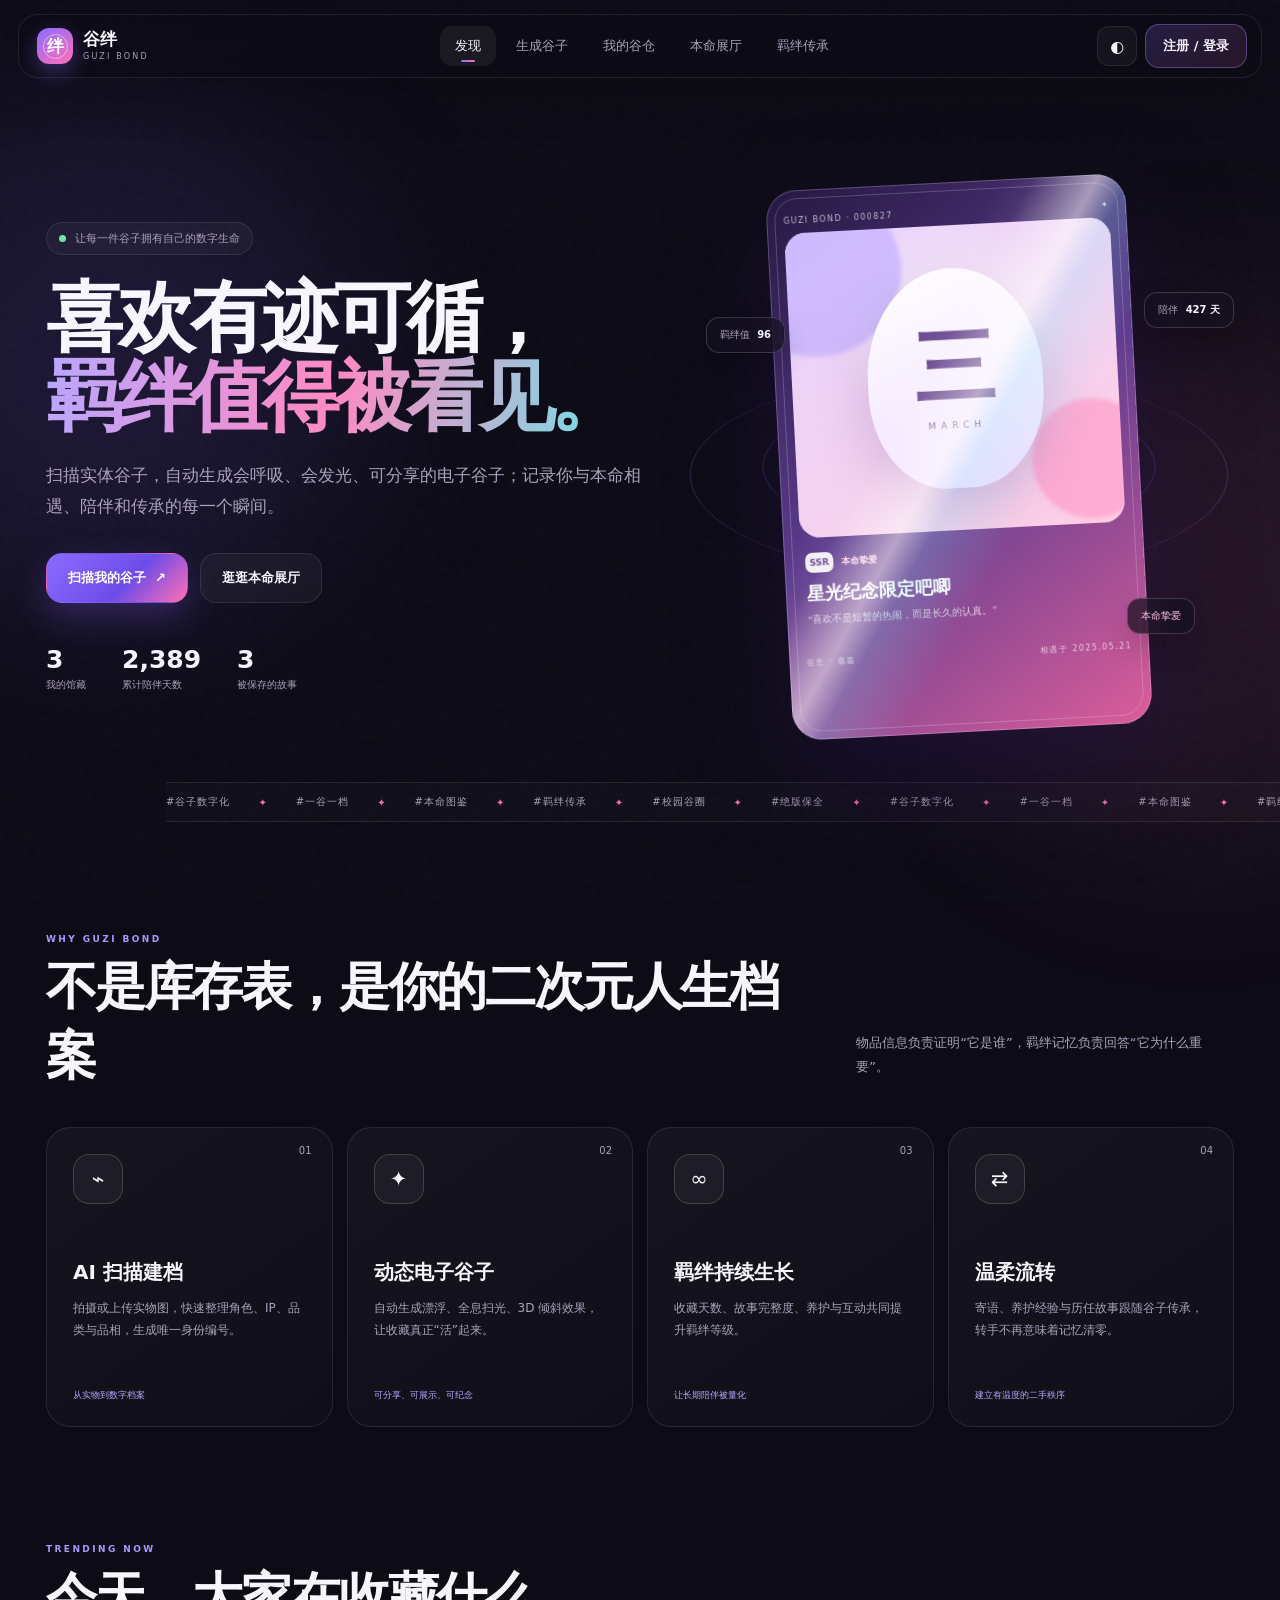
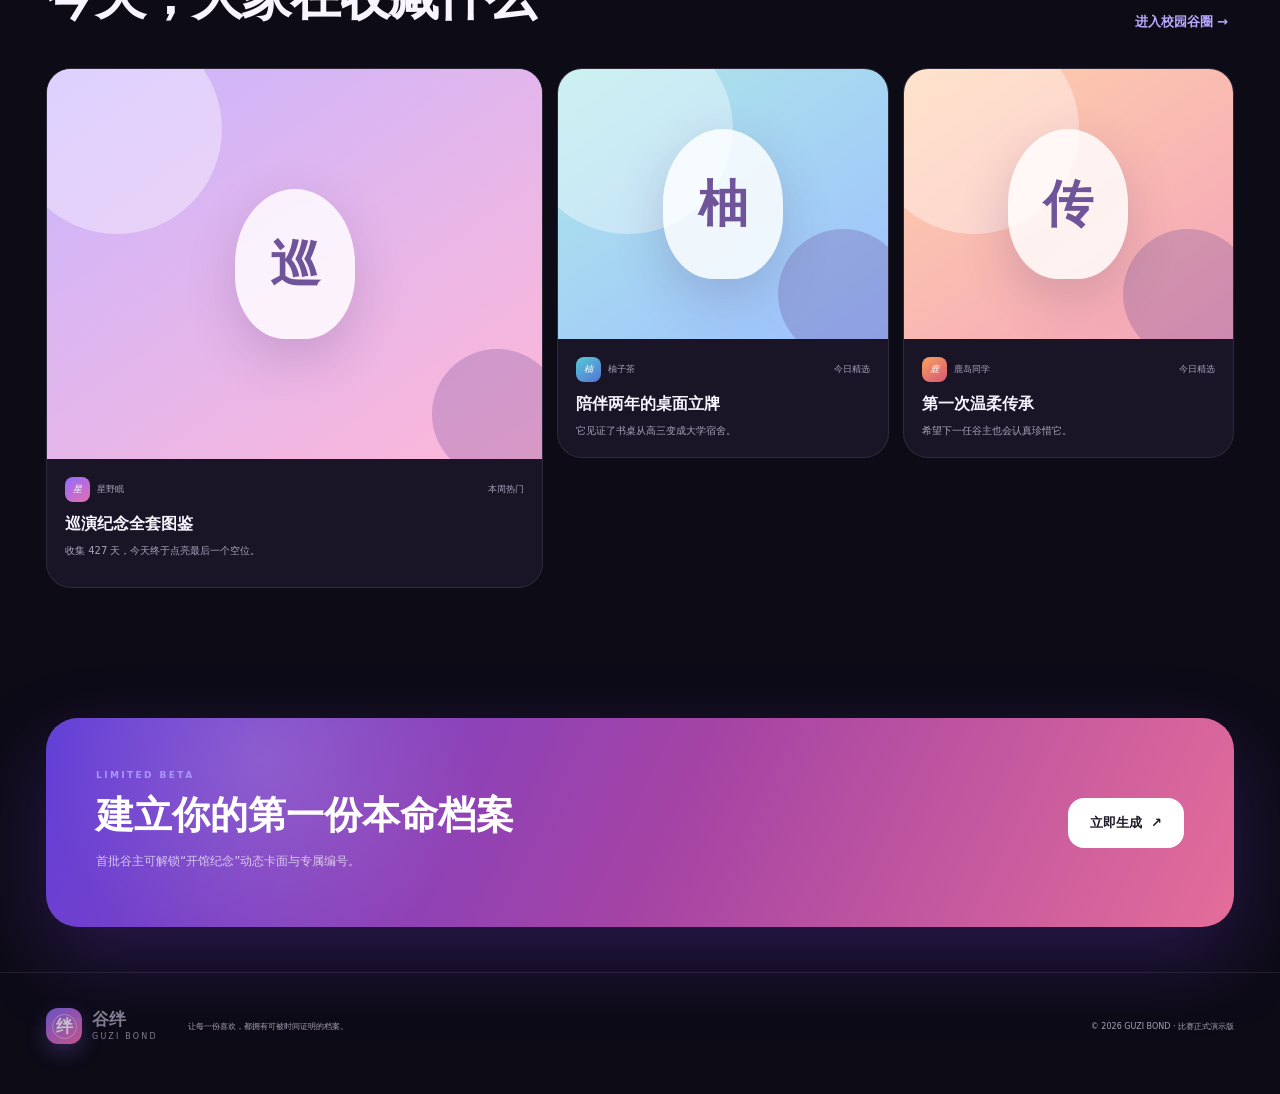
==== commit 901ac957: "V3" ====
--- a/index.html
+++ b/index.html
@@ -30,9 +30,10 @@
       <button class="icon-button" id="themeToggle" aria-label="切换明暗模式" title="切换明暗模式">
         <span>◐</span>
       </button>
-      <button class="profile-pill" data-route="profile">
-        <span class="profile-avatar">嘉</span>
-        <span><strong>谷主嘉嘉</strong><small id="profileCount">3 件藏品</small></span>
+      <button class="button auth-entry" id="authEntry" type="button">注册 / 登录</button>
+      <button class="profile-pill is-hidden" id="profilePill" data-route="profile">
+        <span class="profile-avatar" id="headerAvatar">谷</span>
+        <span><strong id="headerOwnerName">我的谷仓</strong><small id="profileCount">3 件藏品</small></span>
       </button>
     </div>
   </header>
@@ -297,9 +298,9 @@
 
     <section class="screen" id="profile" data-screen>
       <div class="profile-cover">
-        <div class="profile-large-avatar">嘉</div>
-        <div><span class="kicker light">GUZI OWNER PROFILE</span><h1>谷主嘉嘉</h1><p>“把喜欢变成一件可以被时间证明的事。”</p></div>
-        <button class="button glass-light" id="editProfile">编辑主页</button>
+        <div class="profile-large-avatar" id="profileAvatar">谷</div>
+        <div><span class="kicker light">GUZI OWNER PROFILE</span><h1 id="profileOwnerName">游客谷仓</h1><p id="profileOwnerEmail">登录后即可跨设备保存你的羁绊档案</p></div>
+        <button class="button glass-light" id="accountMenuButton">账号设置</button>
       </div>
       <div class="profile-body">
         <div class="profile-stat-card"><span><b id="profileStatItems">0</b>馆藏</span><span><b id="profileStatDays">0</b>陪伴天数</span><span><b id="profileStatIPs">0</b>本命作品</span><span><b>96</b>最高羁绊</span></div>
@@ -348,6 +349,36 @@
     </div>
   </div>
 
+  <div class="modal auth-modal" id="authModal" aria-hidden="true">
+    <div class="modal-backdrop" data-close-auth></div>
+    <div class="auth-panel" role="dialog" aria-modal="true" aria-labelledby="authTitle">
+      <button class="modal-close" type="button" data-close-auth aria-label="关闭">×</button>
+      <div class="auth-brand"><span class="brand-symbol"><i></i><b>绊</b></span></div>
+      <span class="kicker">WELCOME TO GUZI BOND</span>
+      <h2 id="authTitle">登录你的专属谷仓</h2>
+      <p class="auth-lead">换手机、清缓存也不怕，登录后即可找回属于你的谷子与故事。</p>
+      <div class="auth-tabs" role="tablist">
+        <button class="active" type="button" data-auth-tab="login">登录</button>
+        <button type="button" data-auth-tab="register">注册</button>
+      </div>
+      <form id="authForm" novalidate>
+        <label class="field"><span>邮箱</span><input id="authEmail" type="email" autocomplete="email" placeholder="name@example.com" required></label>
+        <label class="field"><span>密码</span><input id="authPassword" type="password" autocomplete="current-password" placeholder="至少 8 位，包含字母和数字" minlength="8" required></label>
+        <label class="field auth-confirm is-hidden" id="confirmField"><span>确认密码</span><input id="authConfirm" type="password" autocomplete="new-password" placeholder="再次输入密码"></label>
+        <p class="auth-message" id="authMessage" role="status"></p>
+        <button class="button primary auth-submit" id="authSubmit" type="submit">登录</button>
+      </form>
+      <button class="auth-forgot" id="forgotPassword" type="button">忘记密码？发送重置邮件</button>
+      <div class="auth-demo-note" id="authDemoNote">云端尚未配置时，网站会继续使用本地演示数据。</div>
+    </div>
+  </div>
+
+  <div class="account-popover is-hidden" id="accountPopover" role="dialog" aria-label="账号菜单">
+    <strong id="accountEmail">已登录</strong>
+    <small>你的云端会话已在此设备保持</small>
+    <button type="button" id="signOutButton">退出登录</button>
+  </div>
+
   <div class="toast" id="toast"><span>✓</span><p>操作成功</p></div>
 
   <footer class="footer">
@@ -357,5 +388,7 @@
   </footer>
 
   <script src="app.js"></script>
+  <script src="vendor/cloudbase.full.js"></script>
+  <script type="module" src="auth-client.js"></script>
 </body>
 </html>
--- a/styles.css
+++ b/styles.css
@@ -35,3 +35,7 @@
 @media(max-width:1200px){.topbar{grid-template-columns:190px 1fr 180px}.profile-pill>span:last-child{display:none}.hero-grid{grid-template-columns:1fr}.hero-copy{text-align:center}.hero-copy>p{margin:auto}.hero-buttons,.hero-metrics{justify-content:center}.hero-stage{min-height:590px}.value-grid{grid-template-columns:1fr 1fr}.trend-grid{grid-template-columns:1fr 1fr}.trend-card:first-child{grid-row:auto;grid-column:1/-1}.creator-shell{grid-template-columns:1fr}.live-preview{position:static}.preview-stage{min-height:560px}.vault-grid{grid-template-columns:repeat(3,1fr)}.museum-wall{grid-template-columns:repeat(3,1fr)}.community-layout{grid-template-columns:1fr 280px}}
 @media(max-width:900px){:root{--header:68px}.topbar{left:0;right:0;top:0;border-radius:0;height:68px;grid-template-columns:150px 1fr}.desktop-nav{display:none}.top-actions{grid-column:2}.profile-pill{display:none}.icon-button{margin-left:auto}.app-shell{padding-bottom:76px}#discover{padding:38px 22px 0}.hero-grid{min-height:auto}.hero-copy h1{font-size:55px;letter-spacing:-3px}.hero-stage{min-height:520px;transform:scale(.9);margin:-25px 0}.ticker{margin-left:-12px;width:calc(100vw - 20px)}.content-section{padding-top:75px}.section-heading{align-items:flex-start;flex-direction:column}.value-grid{grid-template-columns:1fr 1fr}.trend-grid{grid-template-columns:1fr}.trend-card:first-child{grid-column:auto}.launch-banner{padding:32px;align-items:flex-start;flex-direction:column;gap:20px}.screen:not(#discover):not(#museum){padding:45px 22px 90px}.screen-title{align-items:flex-start;flex-direction:column;gap:16px}.creator-main{padding:18px}.upload-grid{grid-template-columns:1fr}.scan-side{display:grid;grid-template-columns:repeat(3,1fr)}.scan-side .button{grid-column:1/-1}.theme-options{grid-template-columns:1fr 1fr}.stats-row{grid-template-columns:1fr 1fr}.vault-toolbar{grid-template-columns:1fr 1fr}.search-field{grid-column:1/-1}.vault-grid{grid-template-columns:1fr 1fr}.museum-hero{padding:60px 25px 30px;align-items:flex-start;flex-direction:column;gap:20px}.museum-wall{grid-template-columns:1fr 1fr;padding:35px 25px 80px}.inherit-shell{grid-template-columns:1fr}.community-layout{grid-template-columns:1fr}.community-side{display:grid;grid-template-columns:1fr 1fr}.profile-cover{grid-template-columns:90px 1fr;padding:45px 25px 35px}.profile-large-avatar{width:85px;height:85px}.profile-cover>.button{grid-column:1/-1;width:max-content}.profile-grid{grid-template-columns:1fr}.detail-layout{grid-template-columns:1fr}.detail-art{min-height:380px}.mobile-nav{position:fixed;display:grid;grid-template-columns:repeat(5,1fr);left:0;right:0;bottom:0;z-index:60;height:70px;padding:8px 14px max(8px,env(safe-area-inset-bottom));border-top:1px solid var(--line);background:rgba(13,11,22,.88);backdrop-filter:blur(22px)}body.light .mobile-nav{background:rgba(255,255,255,.9)}.mobile-nav button{border:0;background:transparent;color:var(--muted);display:flex;flex-direction:column;align-items:center;justify-content:center;gap:2px}.mobile-nav button.active{color:#b7a8ff}.mobile-nav span{font-size:19px}.mobile-nav small{font-size:7px}.mobile-create span{width:46px;height:46px;display:grid;place-items:center;margin-top:-21px;border-radius:16px;background:linear-gradient(145deg,var(--accent),var(--accent-2));color:#fff;box-shadow:0 12px 30px rgba(139,108,255,.35)}.footer{display:none}}
 @media(max-width:600px){.hero-copy h1{font-size:42px;letter-spacing:-2.2px}.hero-copy>p{font-size:14px}.hero-buttons{flex-direction:column}.hero-metrics{gap:18px}.hero-stage{transform:scale(.72);margin:-80px -60px;min-height:590px}.value-grid{grid-template-columns:1fr}.value-card{min-height:245px}.trend-art,.trend-card:first-child .trend-art{height:280px}.launch-banner h2{font-size:28px}.stepper{grid-template-columns:1fr 18px 1fr 18px 1fr}.step{grid-template-columns:30px 1fr}.step>span{width:30px;height:30px}.step small{display:none}.upload-zone{min-height:340px}.scan-side{grid-template-columns:1fr}.scan-side .button{grid-column:auto}.form-grid{grid-template-columns:1fr}.span-2{grid-column:auto}.theme-options{grid-template-columns:1fr 1fr}.generation-summary{grid-template-columns:1fr}.generation-summary div{border-right:0;border-bottom:1px solid var(--line)}.preview-card{transform:scale(.88)}.preview-stage{min-height:520px}.stats-row{grid-template-columns:1fr 1fr}.stats-row strong{font-size:21px}.vault-toolbar{grid-template-columns:1fr}.search-field{grid-column:auto}.vault-grid{grid-template-columns:1fr}.museum-wall{grid-template-columns:1fr;padding:30px 20px 75px}.museum-piece{max-width:390px;margin:auto}.museum-actions{width:100%;flex-direction:column}.inherit-form,.pass-preview{padding:18px}.community-side{grid-template-columns:1fr}.feed-media{grid-template-columns:1fr}.profile-cover{grid-template-columns:1fr;text-align:center;justify-items:center}.profile-cover>.button{grid-column:auto}.profile-stat-card{margin:-20px 8px 18px;grid-template-columns:1fr 1fr;gap:15px}.profile-stat-card span:nth-child(2){border-right:0}.profile-stat-card span{border-bottom:1px solid var(--line);padding-bottom:10px}.profile-stat-card span:nth-child(3),.profile-stat-card span:nth-child(4){border-bottom:0}.badge-grid{grid-template-columns:1fr 1fr}.share-actions,.success-actions{flex-direction:column}.modal-panel,.share-panel{padding:18px}.detail-copy h2{font-size:26px}.detail-table{grid-template-columns:1fr}.footer{padding-bottom:90px}}
+
+/* 账号系统 */
+.is-hidden{display:none!important}.auth-entry{border:1px solid rgba(167,146,255,.35);background:linear-gradient(145deg,rgba(139,108,255,.2),rgba(255,111,181,.12));color:var(--text);white-space:nowrap}.auth-modal{z-index:220}.auth-panel{position:relative;width:min(460px,calc(100% - 28px));margin:5vh auto;padding:38px 36px 32px;border:1px solid var(--line-strong);border-radius:30px;background:var(--panel-solid);box-shadow:0 40px 110px rgba(0,0,0,.55);text-align:center}.auth-brand{display:flex;justify-content:center;margin-bottom:18px}.auth-panel h2{font-size:29px;margin:9px 0 8px}.auth-lead{max-width:340px;margin:0 auto 22px;color:var(--muted);font-size:10px;line-height:1.75}.auth-tabs{display:grid;grid-template-columns:1fr 1fr;padding:4px;margin-bottom:20px;border:1px solid var(--line);border-radius:14px;background:rgba(255,255,255,.025)}.auth-tabs button{padding:10px;border:0;border-radius:10px;background:transparent;color:var(--muted);font-size:10px}.auth-tabs button.active{background:linear-gradient(145deg,rgba(139,108,255,.25),rgba(255,111,181,.14));color:var(--text)}.auth-panel .field{text-align:left;margin-bottom:13px}.auth-panel .field span{display:block;margin-bottom:7px;color:var(--muted);font-size:8px}.auth-panel .field input{width:100%;padding:13px 14px;border:1px solid var(--line);border-radius:13px;background:rgba(255,255,255,.035);color:var(--text);outline:none}.auth-panel .field input:focus{border-color:#927cff;box-shadow:0 0 0 3px rgba(139,108,255,.12)}.auth-submit{width:100%;margin-top:5px}.auth-submit:disabled{opacity:.6;cursor:wait}.auth-message{min-height:18px;margin:5px 0 8px;font-size:9px;line-height:1.55}.auth-message.error{color:#ff8eaa}.auth-message.success{color:var(--success)}.auth-forgot{margin:14px 0 0;border:0;background:transparent;color:#ab9aff;font-size:8px}.auth-demo-note{margin-top:18px;padding:11px;border:1px dashed var(--line);border-radius:12px;color:var(--muted);font-size:7px;line-height:1.55}.account-popover{position:fixed;right:34px;top:86px;z-index:210;width:270px;padding:17px;border:1px solid var(--line-strong);border-radius:18px;background:var(--panel-solid);box-shadow:var(--shadow)}.account-popover strong,.account-popover small{display:block;overflow:hidden;text-overflow:ellipsis}.account-popover strong{font-size:10px}.account-popover small{margin:5px 0 13px;color:var(--muted);font-size:7px}.account-popover button{width:100%;padding:9px;border:1px solid rgba(255,111,181,.2);border-radius:10px;background:rgba(255,111,181,.08);color:#ff9ac6;font-size:8px}
+@media(max-width:900px){.auth-entry{margin-left:auto}.account-popover{right:18px;top:76px}.auth-panel{margin:3vh auto;padding:32px 23px 25px}}
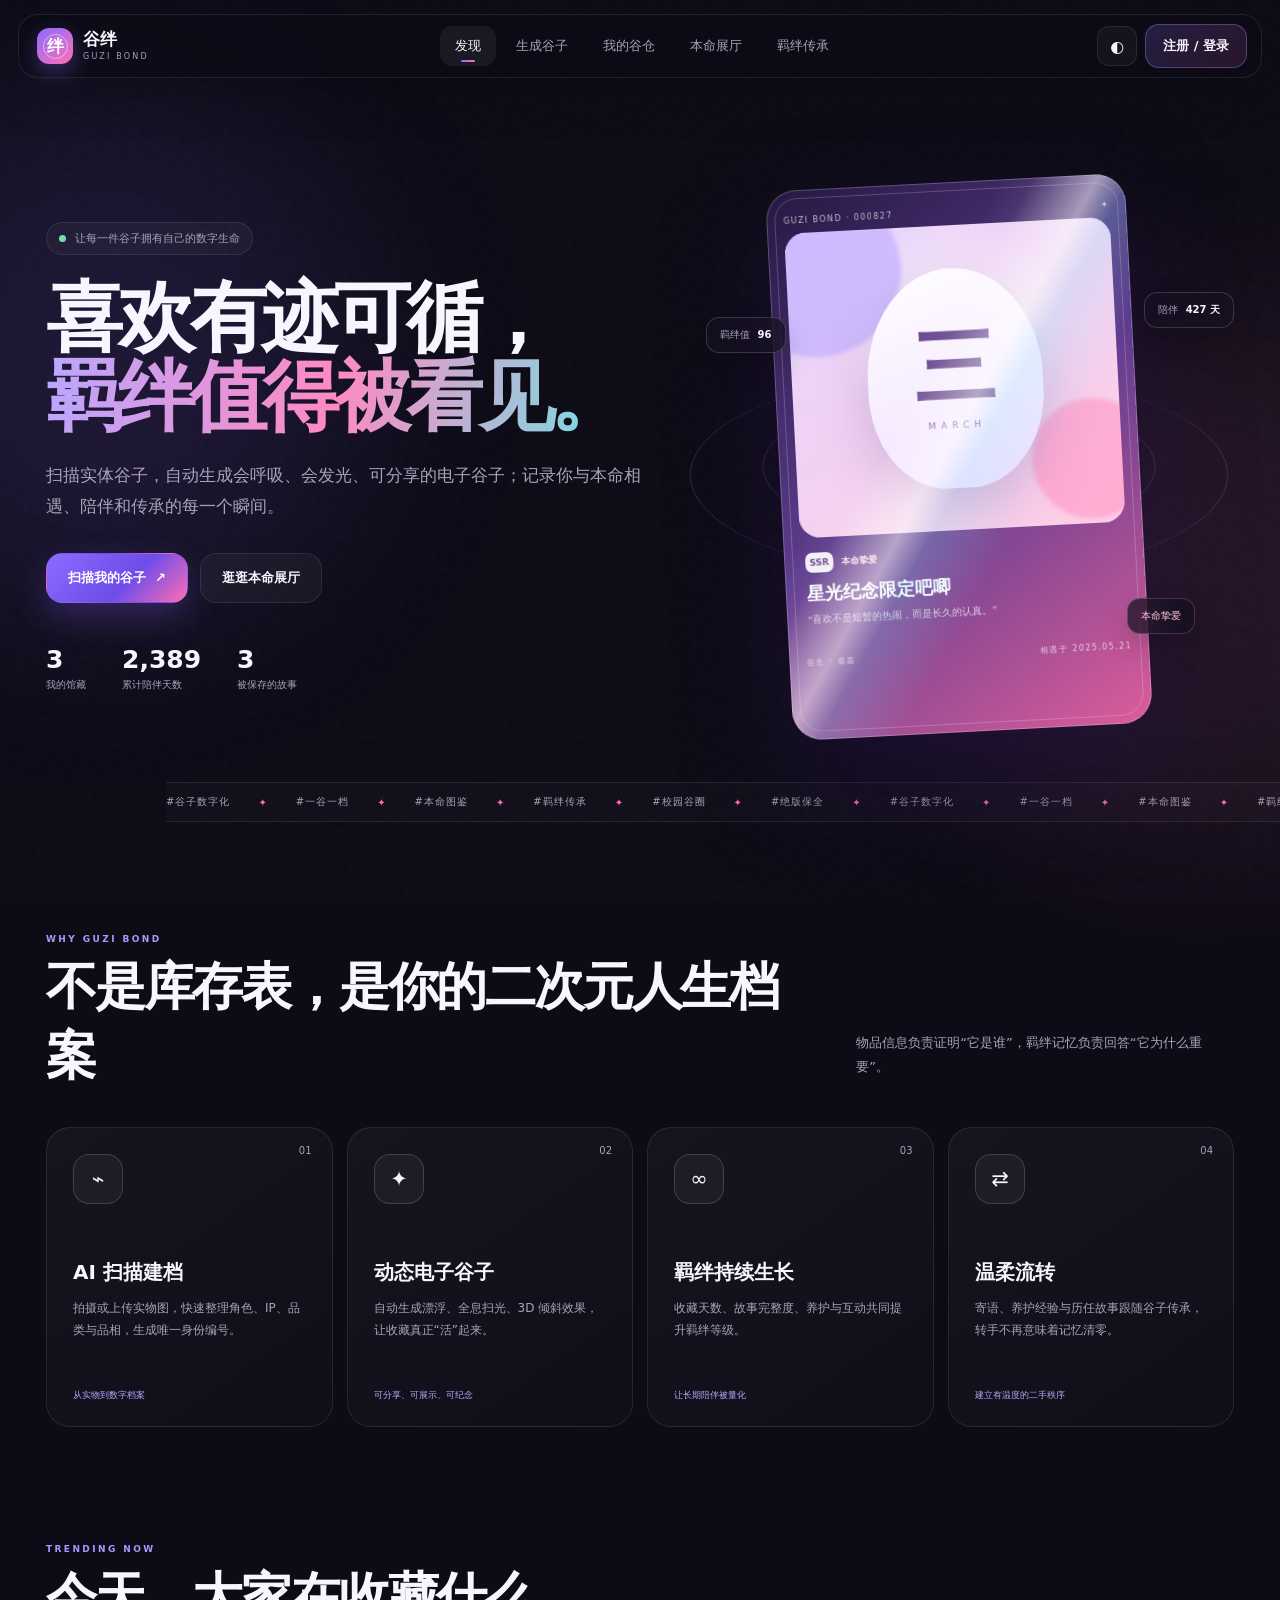
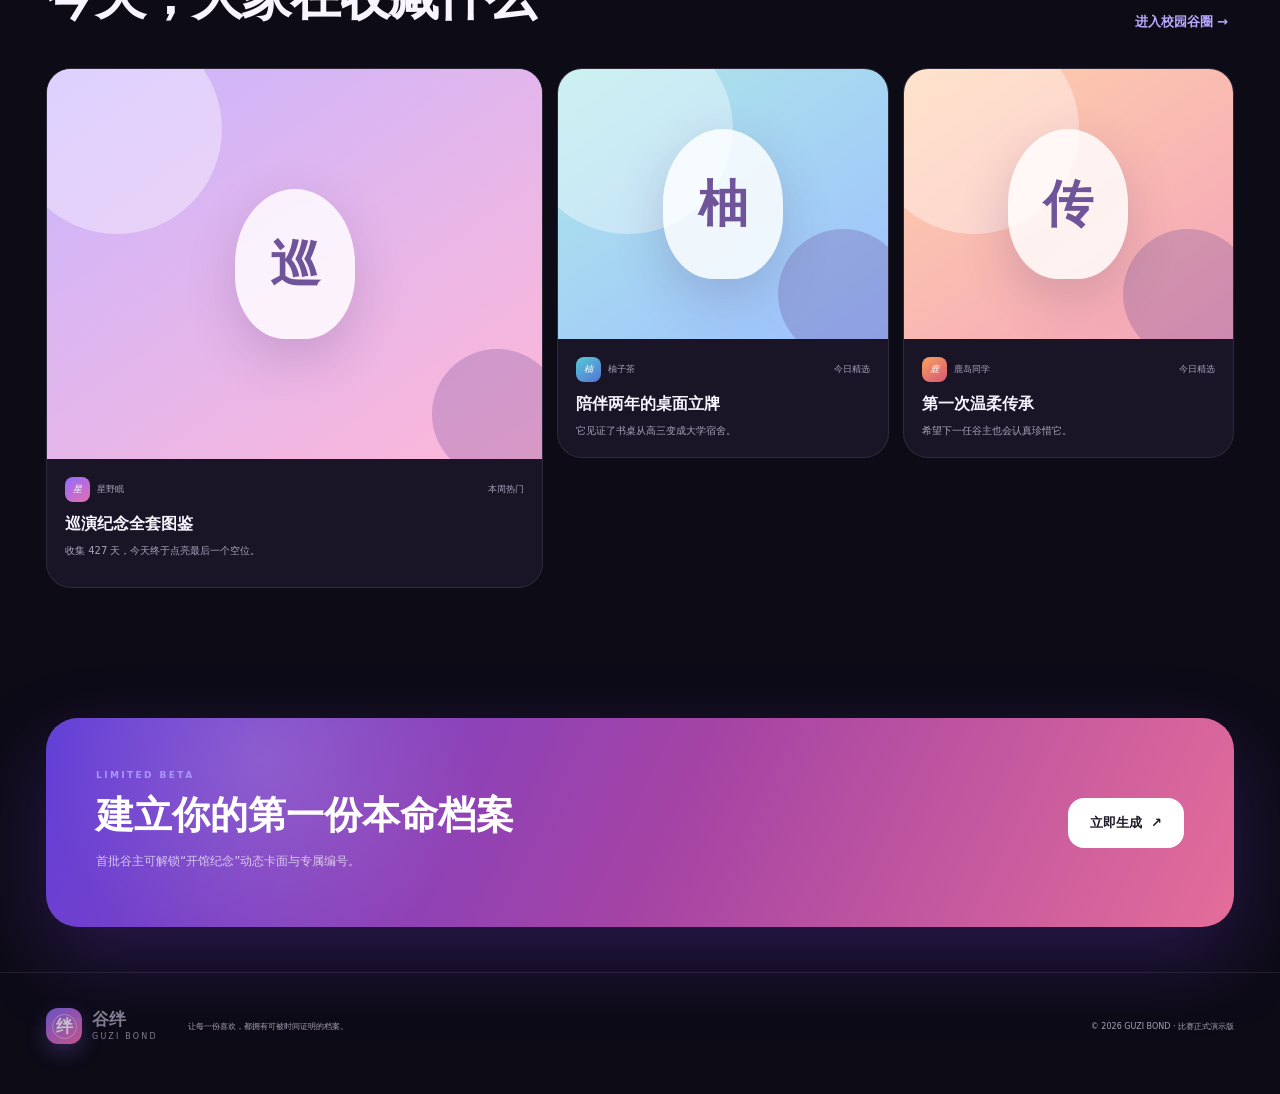
==== commit 76384e3d: "V4" ====
--- a/index.html
+++ b/index.html
@@ -389,6 +389,7 @@
 
   <script src="app.js"></script>
   <script src="vendor/cloudbase.full.js"></script>
-  <script type="module" src="auth-client.js"></script>
+  <script src="cloudbase-config.js"></script>
+  <script src="auth-client.js"></script>
 </body>
 </html>
